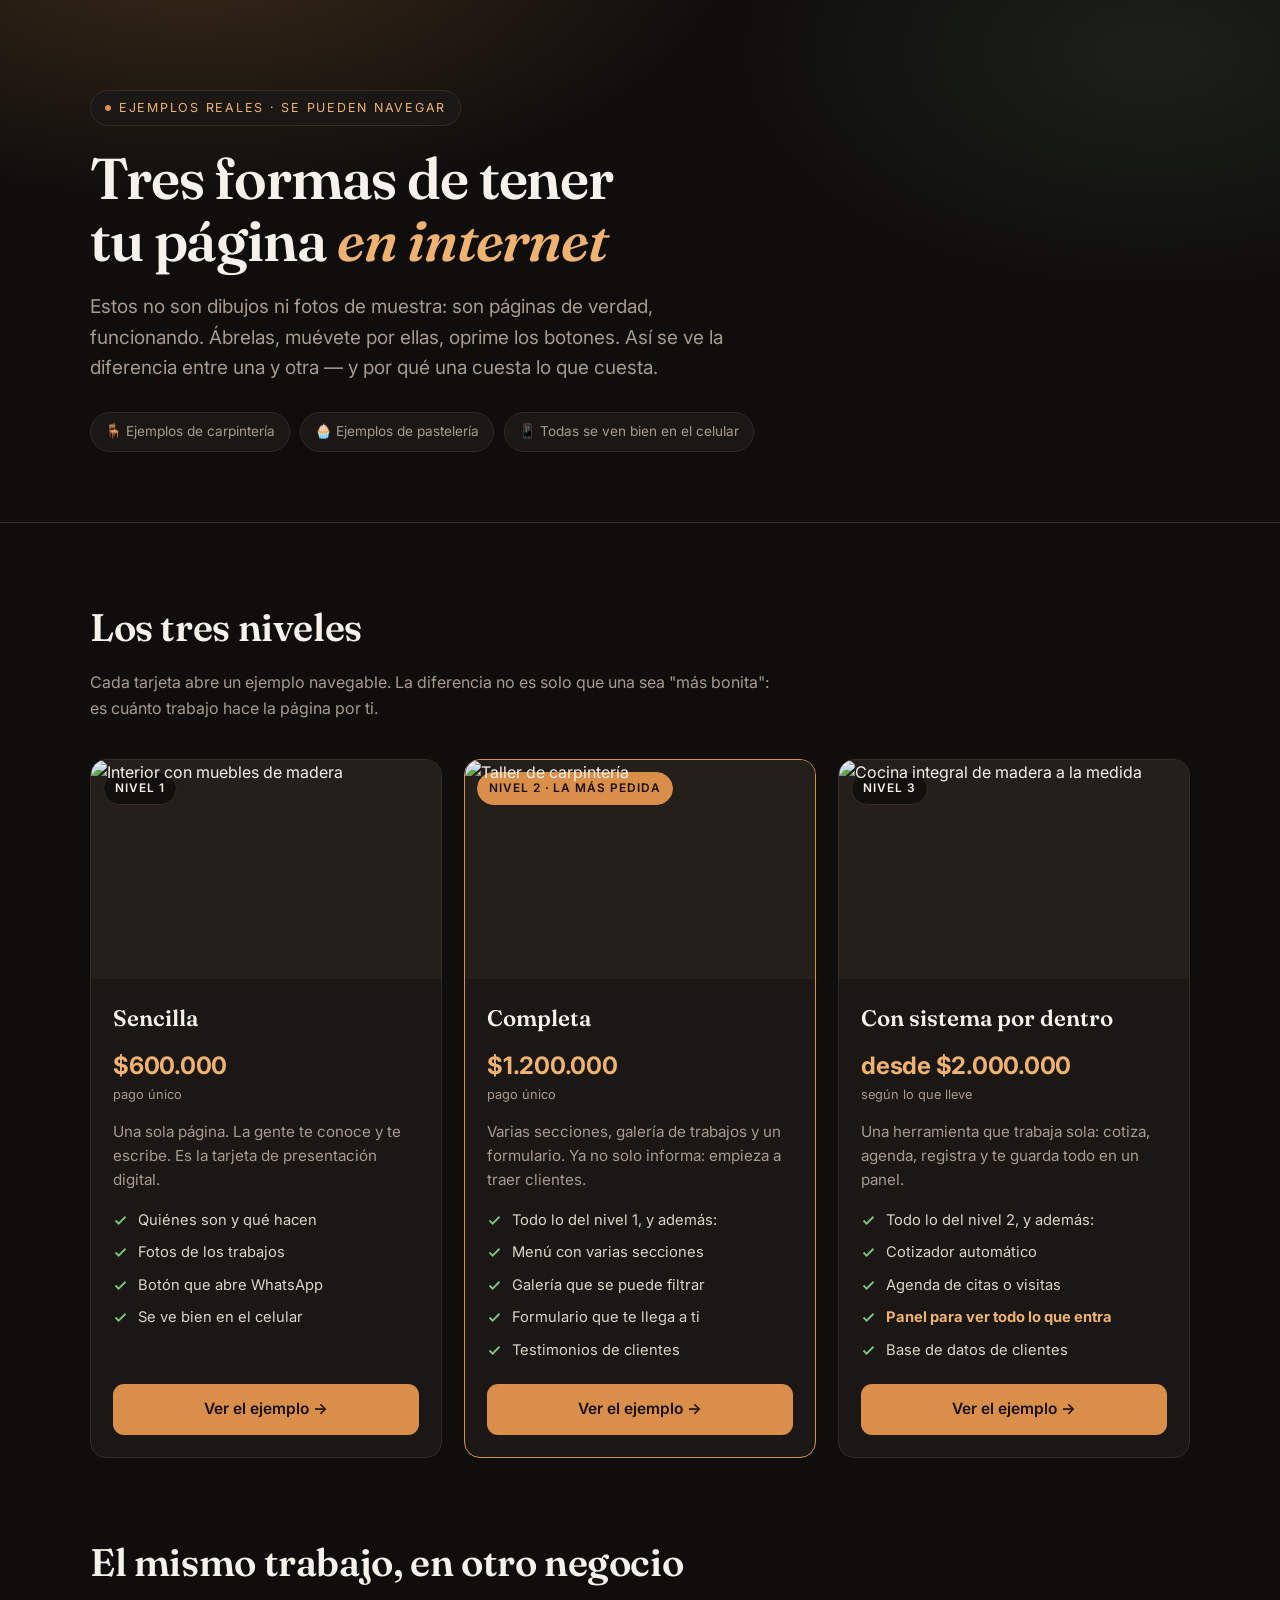
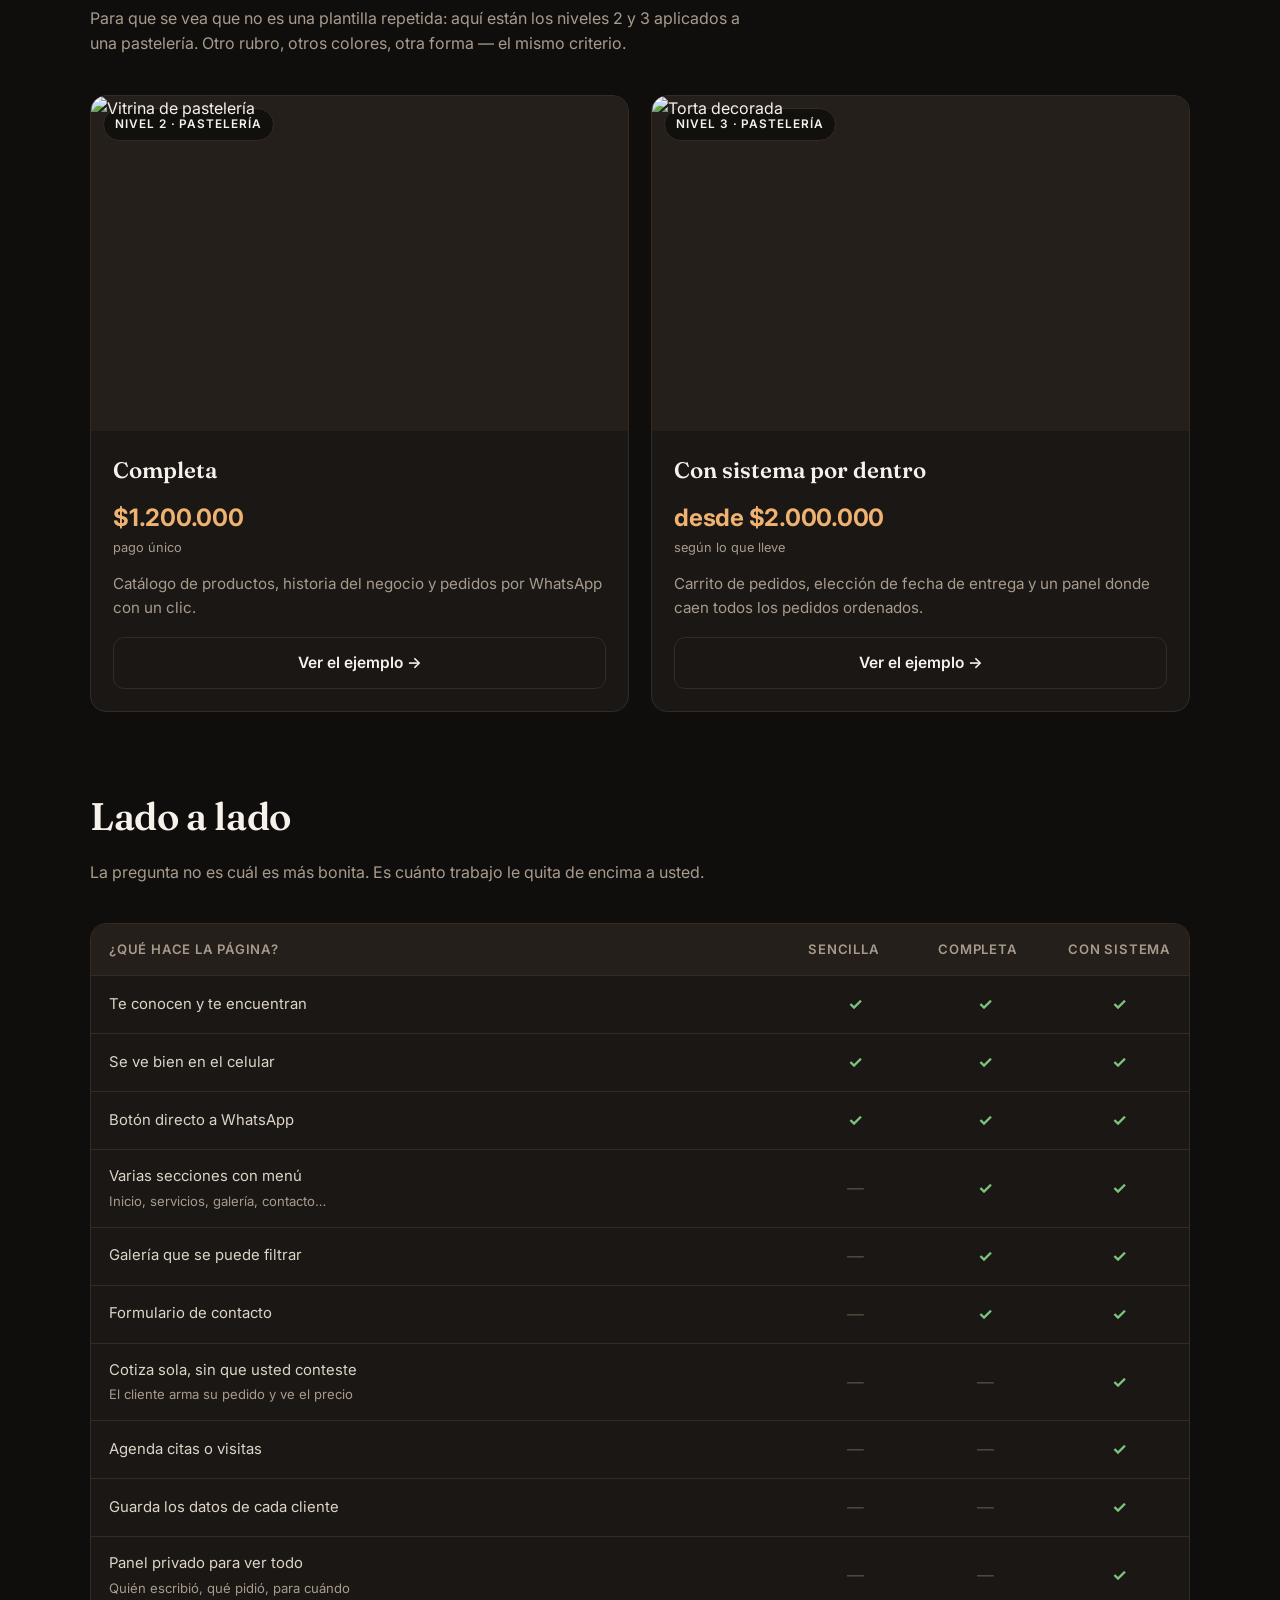
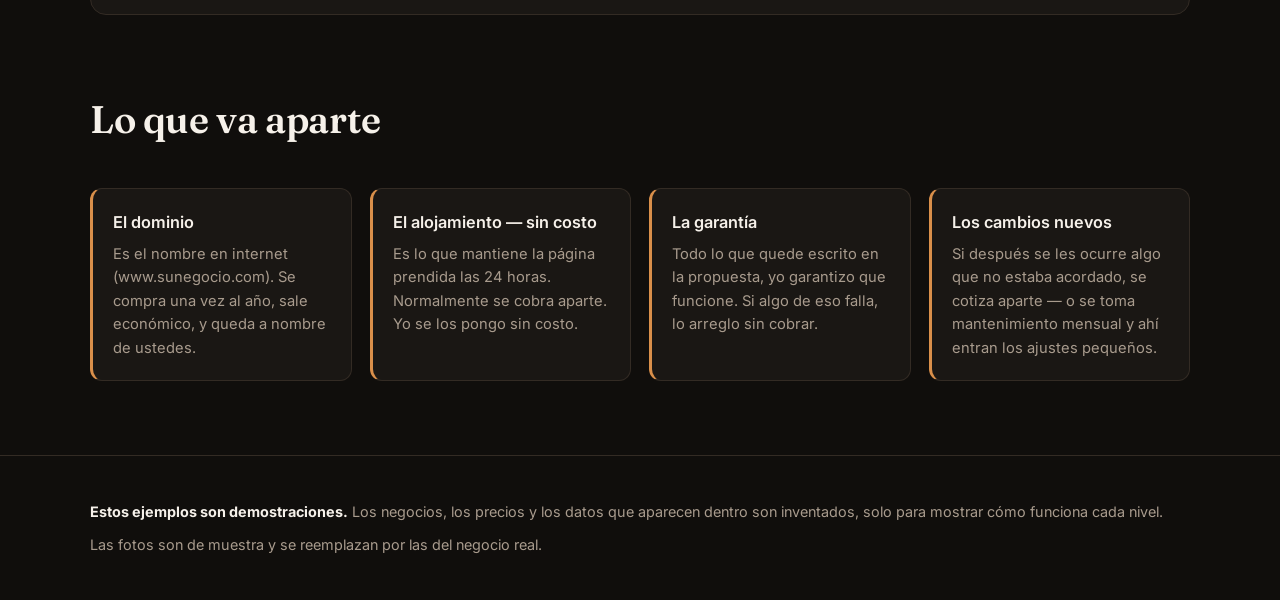
==== index.html @ b2d79d11 "Catálogo de ejemplos de páginas web para mostrar a clientes Cinco demos navegables (carpintería y pa" ====
<!DOCTYPE html>
<html lang="es">
<head>
<meta charset="UTF-8">
<meta name="viewport" content="width=device-width, initial-scale=1">
<title>Tres formas de tener tu página web</title>
<meta name="description" content="Ejemplos reales y navegables de los tres niveles de página web, para ver la diferencia con los propios ojos.">
<link rel="preconnect" href="https://fonts.googleapis.com">
<link rel="preconnect" href="https://fonts.gstatic.com" crossorigin>
<link href="https://fonts.googleapis.com/css2?family=Fraunces:opsz,wght@9..144,400;9..144,600&family=Inter:wght@400;500;600;700&display=swap" rel="stylesheet">
<style>
:root{
  --bg:#100e0c; --surface:#1a1714; --surface2:#241f1a; --line:#332b24;
  --text:#f6f1ea; --muted:#a89b8d; --accent:#d98f4a; --accent-soft:#f0b271;
  --ok:#7dc47f; --radius:16px;
  --ff-display:"Fraunces",Georgia,serif; --ff:"Inter",-apple-system,system-ui,sans-serif;
}
*{box-sizing:border-box;margin:0;padding:0}
html{scroll-behavior:smooth}
body{background:var(--bg);color:var(--text);font-family:var(--ff);line-height:1.6;-webkit-font-smoothing:antialiased}
.wrap{max-width:1140px;margin:0 auto;padding:0 20px}
a{color:inherit;text-decoration:none}

.hero{position:relative;padding:90px 0 70px;overflow:hidden;border-bottom:1px solid var(--line)}
.hero::before{content:"";position:absolute;inset:0;background:
   radial-gradient(900px 420px at 15% -10%, rgba(217,143,74,.20), transparent 60%),
   radial-gradient(700px 400px at 90% 10%, rgba(125,196,127,.10), transparent 60%);pointer-events:none}
.eyebrow{position:relative;display:inline-flex;align-items:center;gap:8px;font-size:.78rem;letter-spacing:.14em;
  text-transform:uppercase;color:var(--accent-soft);border:1px solid var(--line);
  background:var(--surface);padding:7px 14px;border-radius:999px;margin-bottom:22px}
.eyebrow b{width:6px;height:6px;border-radius:50%;background:var(--accent);display:block}
h1{position:relative;font-family:var(--ff-display);font-size:clamp(2.1rem,5.2vw,3.6rem);line-height:1.08;font-weight:600;letter-spacing:-.02em}
h1 em{font-style:italic;color:var(--accent-soft)}
.lead{position:relative;color:var(--muted);font-size:clamp(1rem,2.1vw,1.19rem);max-width:640px;margin-top:20px}
.hero-note{position:relative;margin-top:28px;display:flex;flex-wrap:wrap;gap:10px}
.chip{font-size:.85rem;color:var(--muted);background:var(--surface);border:1px solid var(--line);
  padding:8px 14px;border-radius:999px}

section{padding:74px 0}
.sec-head{margin-bottom:38px;max-width:680px}
h2{font-family:var(--ff-display);font-size:clamp(1.6rem,3.6vw,2.4rem);font-weight:600;letter-spacing:-.01em}
.sec-head p{color:var(--muted);margin-top:12px}

.grid{display:grid;grid-template-columns:repeat(auto-fit,minmax(310px,1fr));gap:22px}
.card{background:var(--surface);border:1px solid var(--line);border-radius:var(--radius);
  overflow:hidden;display:flex;flex-direction:column;transition:transform .25s,border-color .25s,box-shadow .25s}
.card:hover{transform:translateY(-5px);border-color:#4a3c30;box-shadow:0 18px 44px rgba(0,0,0,.45)}
.card.featured{border-color:var(--accent)}
.card-top{position:relative;aspect-ratio:16/10;overflow:hidden;background:var(--surface2)}
.card-top img{width:100%;height:100%;object-fit:cover;filter:saturate(.92)}
.tag{position:absolute;top:12px;left:12px;background:rgba(16,14,12,.86);backdrop-filter:blur(8px);
  border:1px solid var(--line);color:var(--text);font-size:.74rem;font-weight:600;letter-spacing:.08em;
  text-transform:uppercase;padding:6px 11px;border-radius:999px}
.tag.hot{background:var(--accent);border-color:var(--accent);color:#1a1006}
.card-body{padding:22px;display:flex;flex-direction:column;flex:1}
.card h3{font-family:var(--ff-display);font-size:1.4rem;font-weight:600;margin-bottom:6px}
.price{font-size:1.5rem;font-weight:700;color:var(--accent-soft);margin:4px 0 14px;letter-spacing:-.01em}
.price small{display:block;font-size:.8rem;font-weight:400;color:var(--muted);letter-spacing:0}
.card p.desc{color:var(--muted);font-size:.95rem;margin-bottom:16px}
ul.feats{list-style:none;display:flex;flex-direction:column;gap:9px;margin-bottom:22px;flex:1}
ul.feats li{display:flex;gap:10px;align-items:flex-start;font-size:.92rem;color:#ded4c8}
ul.feats li svg{flex-shrink:0;margin-top:4px}
.btn{display:inline-flex;align-items:center;justify-content:center;gap:9px;background:var(--accent);
  color:#1a1006;font-weight:600;font-size:.97rem;padding:13px 20px;border-radius:11px;
  transition:background .2s,transform .15s;width:100%}
.btn:hover{background:var(--accent-soft);transform:translateY(-1px)}
.btn.ghost{background:transparent;color:var(--text);border:1px solid var(--line)}
.btn.ghost:hover{background:var(--surface2);border-color:#4a3c30}

.table-wrap{border:1px solid var(--line);border-radius:var(--radius);overflow-x:auto;background:var(--surface)}
table{width:100%;border-collapse:collapse;min-width:640px}
th,td{padding:15px 18px;text-align:left;border-bottom:1px solid var(--line);font-size:.93rem}
thead th{background:var(--surface2);font-weight:600;font-size:.82rem;letter-spacing:.06em;
  text-transform:uppercase;color:var(--muted);white-space:nowrap}
tbody tr:last-child td{border-bottom:none}
td.c{text-align:center;width:130px}
.yes{color:var(--ok);font-weight:700;font-size:1.05rem}
.no{color:#5a4d42;font-size:1.05rem}
.rowname{color:#ded4c8}
.rowname small{display:block;color:var(--muted);font-size:.82rem;margin-top:2px;font-weight:400}

.notes{display:grid;grid-template-columns:repeat(auto-fit,minmax(260px,1fr));gap:18px}
.note{background:var(--surface);border:1px solid var(--line);border-left:3px solid var(--accent);
  border-radius:12px;padding:20px}
.note h4{font-size:1.02rem;margin-bottom:7px;font-weight:600}
.note p{color:var(--muted);font-size:.92rem}

footer{border-top:1px solid var(--line);padding:44px 0;color:var(--muted);font-size:.9rem}
footer strong{color:var(--text)}
@media(max-width:640px){ section{padding:54px 0} .hero{padding:64px 0 50px} }
</style>
</head>
<body>

<header class="hero">
  <div class="wrap">
    <span class="eyebrow"><b></b> Ejemplos reales · se pueden navegar</span>
    <h1>Tres formas de tener<br>tu página <em>en internet</em></h1>
    <p class="lead">Estos no son dibujos ni fotos de muestra: son páginas de verdad, funcionando.
       Ábrelas, muévete por ellas, oprime los botones. Así se ve la diferencia entre una y otra —
       y por qué una cuesta lo que cuesta.</p>
    <div class="hero-note">
      <span class="chip">🪑 Ejemplos de carpintería</span>
      <span class="chip">🧁 Ejemplos de pastelería</span>
      <span class="chip">📱 Todas se ven bien en el celular</span>
    </div>
  </div>
</header>

<section>
  <div class="wrap">
    <div class="sec-head">
      <h2>Los tres niveles</h2>
      <p>Cada tarjeta abre un ejemplo navegable. La diferencia no es solo que una sea "más bonita":
         es cuánto trabajo hace la página por ti.</p>
    </div>

    <div class="grid">

      <article class="card">
        <div class="card-top">
          <span class="tag">Nivel 1</span>
          <img src="https://images.unsplash.com/photo-1586023492125-27b2c045efd7?w=900&q=80" alt="Interior con muebles de madera" loading="lazy">
        </div>
        <div class="card-body">
          <h3>Sencilla</h3>
          <div class="price">$600.000 <small>pago único</small></div>
          <p class="desc">Una sola página. La gente te conoce y te escribe. Es la tarjeta de presentación digital.</p>
          <ul class="feats">
            <li><svg width="15" height="15" viewBox="0 0 24 24" fill="none" stroke="#7dc47f" stroke-width="3"><path d="M20 6L9 17l-5-5"/></svg> Quiénes son y qué hacen</li>
            <li><svg width="15" height="15" viewBox="0 0 24 24" fill="none" stroke="#7dc47f" stroke-width="3"><path d="M20 6L9 17l-5-5"/></svg> Fotos de los trabajos</li>
            <li><svg width="15" height="15" viewBox="0 0 24 24" fill="none" stroke="#7dc47f" stroke-width="3"><path d="M20 6L9 17l-5-5"/></svg> Botón que abre WhatsApp</li>
            <li><svg width="15" height="15" viewBox="0 0 24 24" fill="none" stroke="#7dc47f" stroke-width="3"><path d="M20 6L9 17l-5-5"/></svg> Se ve bien en el celular</li>
          </ul>
          <a class="btn" href="demos/carpinteria-basica.html">Ver el ejemplo →</a>
        </div>
      </article>

      <article class="card featured">
        <div class="card-top">
          <span class="tag hot">Nivel 2 · la más pedida</span>
          <img src="https://images.unsplash.com/photo-1503602642458-232111445657?w=900&q=80" alt="Taller de carpintería" loading="lazy">
        </div>
        <div class="card-body">
          <h3>Completa</h3>
          <div class="price">$1.200.000 <small>pago único</small></div>
          <p class="desc">Varias secciones, galería de trabajos y un formulario. Ya no solo informa: empieza a traer clientes.</p>
          <ul class="feats">
            <li><svg width="15" height="15" viewBox="0 0 24 24" fill="none" stroke="#7dc47f" stroke-width="3"><path d="M20 6L9 17l-5-5"/></svg> Todo lo del nivel 1, y además:</li>
            <li><svg width="15" height="15" viewBox="0 0 24 24" fill="none" stroke="#7dc47f" stroke-width="3"><path d="M20 6L9 17l-5-5"/></svg> Menú con varias secciones</li>
            <li><svg width="15" height="15" viewBox="0 0 24 24" fill="none" stroke="#7dc47f" stroke-width="3"><path d="M20 6L9 17l-5-5"/></svg> Galería que se puede filtrar</li>
            <li><svg width="15" height="15" viewBox="0 0 24 24" fill="none" stroke="#7dc47f" stroke-width="3"><path d="M20 6L9 17l-5-5"/></svg> Formulario que te llega a ti</li>
            <li><svg width="15" height="15" viewBox="0 0 24 24" fill="none" stroke="#7dc47f" stroke-width="3"><path d="M20 6L9 17l-5-5"/></svg> Testimonios de clientes</li>
          </ul>
          <a class="btn" href="demos/carpinteria-completa.html">Ver el ejemplo →</a>
        </div>
      </article>

      <article class="card">
        <div class="card-top">
          <span class="tag">Nivel 3</span>
          <img src="https://images.unsplash.com/photo-1600585154340-be6161a56a0c?w=900&q=80" alt="Cocina integral de madera a la medida" loading="lazy">
        </div>
        <div class="card-body">
          <h3>Con sistema por dentro</h3>
          <div class="price">desde $2.000.000 <small>según lo que lleve</small></div>
          <p class="desc">Una herramienta que trabaja sola: cotiza, agenda, registra y te guarda todo en un panel.</p>
          <ul class="feats">
            <li><svg width="15" height="15" viewBox="0 0 24 24" fill="none" stroke="#7dc47f" stroke-width="3"><path d="M20 6L9 17l-5-5"/></svg> Todo lo del nivel 2, y además:</li>
            <li><svg width="15" height="15" viewBox="0 0 24 24" fill="none" stroke="#7dc47f" stroke-width="3"><path d="M20 6L9 17l-5-5"/></svg> Cotizador automático</li>
            <li><svg width="15" height="15" viewBox="0 0 24 24" fill="none" stroke="#7dc47f" stroke-width="3"><path d="M20 6L9 17l-5-5"/></svg> Agenda de citas o visitas</li>
            <li><svg width="15" height="15" viewBox="0 0 24 24" fill="none" stroke="#7dc47f" stroke-width="3"><path d="M20 6L9 17l-5-5"/></svg> <b style="color:var(--accent-soft)">Panel para ver todo lo que entra</b></li>
            <li><svg width="15" height="15" viewBox="0 0 24 24" fill="none" stroke="#7dc47f" stroke-width="3"><path d="M20 6L9 17l-5-5"/></svg> Base de datos de clientes</li>
          </ul>
          <a class="btn" href="demos/carpinteria-premium.html">Ver el ejemplo →</a>
        </div>
      </article>

    </div>
  </div>
</section>

<section style="padding-top:0">
  <div class="wrap">
    <div class="sec-head">
      <h2>El mismo trabajo, en otro negocio</h2>
      <p>Para que se vea que no es una plantilla repetida: aquí están los niveles 2 y 3 aplicados
         a una pastelería. Otro rubro, otros colores, otra forma — el mismo criterio.</p>
    </div>

    <div class="grid">

      <article class="card">
        <div class="card-top">
          <span class="tag">Nivel 2 · pastelería</span>
          <img src="https://images.unsplash.com/photo-1486427944299-d1955d23e34d?w=900&q=80" alt="Vitrina de pastelería" loading="lazy">
        </div>
        <div class="card-body">
          <h3>Completa</h3>
          <div class="price">$1.200.000 <small>pago único</small></div>
          <p class="desc">Catálogo de productos, historia del negocio y pedidos por WhatsApp con un clic.</p>
          <a class="btn ghost" href="demos/pasteleria-completa.html">Ver el ejemplo →</a>
        </div>
      </article>

      <article class="card">
        <div class="card-top">
          <span class="tag">Nivel 3 · pastelería</span>
          <img src="https://images.unsplash.com/photo-1578985545062-69928b1d9587?w=900&q=80" alt="Torta decorada" loading="lazy">
        </div>
        <div class="card-body">
          <h3>Con sistema por dentro</h3>
          <div class="price">desde $2.000.000 <small>según lo que lleve</small></div>
          <p class="desc">Carrito de pedidos, elección de fecha de entrega y un panel donde caen todos los pedidos ordenados.</p>
          <a class="btn ghost" href="demos/pasteleria-premium.html">Ver el ejemplo →</a>
        </div>
      </article>

    </div>
  </div>
</section>

<section style="padding-top:0">
  <div class="wrap">
    <div class="sec-head">
      <h2>Lado a lado</h2>
      <p>La pregunta no es cuál es más bonita. Es cuánto trabajo le quita de encima a usted.</p>
    </div>
    <div class="table-wrap">
      <table>
        <thead>
          <tr>
            <th>¿Qué hace la página?</th>
            <th class="c">Sencilla</th>
            <th class="c">Completa</th>
            <th class="c">Con sistema</th>
          </tr>
        </thead>
        <tbody>
          <tr><td class="rowname">Te conocen y te encuentran</td><td class="c"><span class="yes">✓</span></td><td class="c"><span class="yes">✓</span></td><td class="c"><span class="yes">✓</span></td></tr>
          <tr><td class="rowname">Se ve bien en el celular</td><td class="c"><span class="yes">✓</span></td><td class="c"><span class="yes">✓</span></td><td class="c"><span class="yes">✓</span></td></tr>
          <tr><td class="rowname">Botón directo a WhatsApp</td><td class="c"><span class="yes">✓</span></td><td class="c"><span class="yes">✓</span></td><td class="c"><span class="yes">✓</span></td></tr>
          <tr><td class="rowname">Varias secciones con menú<small>Inicio, servicios, galería, contacto…</small></td><td class="c"><span class="no">—</span></td><td class="c"><span class="yes">✓</span></td><td class="c"><span class="yes">✓</span></td></tr>
          <tr><td class="rowname">Galería que se puede filtrar</td><td class="c"><span class="no">—</span></td><td class="c"><span class="yes">✓</span></td><td class="c"><span class="yes">✓</span></td></tr>
          <tr><td class="rowname">Formulario de contacto</td><td class="c"><span class="no">—</span></td><td class="c"><span class="yes">✓</span></td><td class="c"><span class="yes">✓</span></td></tr>
          <tr><td class="rowname">Cotiza sola, sin que usted conteste<small>El cliente arma su pedido y ve el precio</small></td><td class="c"><span class="no">—</span></td><td class="c"><span class="no">—</span></td><td class="c"><span class="yes">✓</span></td></tr>
          <tr><td class="rowname">Agenda citas o visitas</td><td class="c"><span class="no">—</span></td><td class="c"><span class="no">—</span></td><td class="c"><span class="yes">✓</span></td></tr>
          <tr><td class="rowname">Guarda los datos de cada cliente</td><td class="c"><span class="no">—</span></td><td class="c"><span class="no">—</span></td><td class="c"><span class="yes">✓</span></td></tr>
          <tr><td class="rowname">Panel privado para ver todo<small>Quién escribió, qué pidió, para cuándo</small></td><td class="c"><span class="no">—</span></td><td class="c"><span class="no">—</span></td><td class="c"><span class="yes">✓</span></td></tr>
        </tbody>
      </table>
    </div>
  </div>
</section>

<section style="padding-top:0">
  <div class="wrap">
    <div class="sec-head"><h2>Lo que va aparte</h2></div>
    <div class="notes">
      <div class="note">
        <h4>El dominio</h4>
        <p>Es el nombre en internet (www.sunegocio.com). Se compra una vez al año, sale económico,
           y queda a nombre de ustedes.</p>
      </div>
      <div class="note">
        <h4>El alojamiento — sin costo</h4>
        <p>Es lo que mantiene la página prendida las 24 horas. Normalmente se cobra aparte.
           Yo se los pongo sin costo.</p>
      </div>
      <div class="note">
        <h4>La garantía</h4>
        <p>Todo lo que quede escrito en la propuesta, yo garantizo que funcione. Si algo de eso falla,
           lo arreglo sin cobrar.</p>
      </div>
      <div class="note">
        <h4>Los cambios nuevos</h4>
        <p>Si después se les ocurre algo que no estaba acordado, se cotiza aparte — o se toma
           mantenimiento mensual y ahí entran los ajustes pequeños.</p>
      </div>
    </div>
  </div>
</section>

<footer>
  <div class="wrap">
    <p><strong>Estos ejemplos son demostraciones.</strong> Los negocios, los precios y los datos que aparecen
       dentro son inventados, solo para mostrar cómo funciona cada nivel.</p>
    <p style="margin-top:10px">Las fotos son de muestra y se reemplazan por las del negocio real.</p>
  </div>
</footer>

</body>
</html>
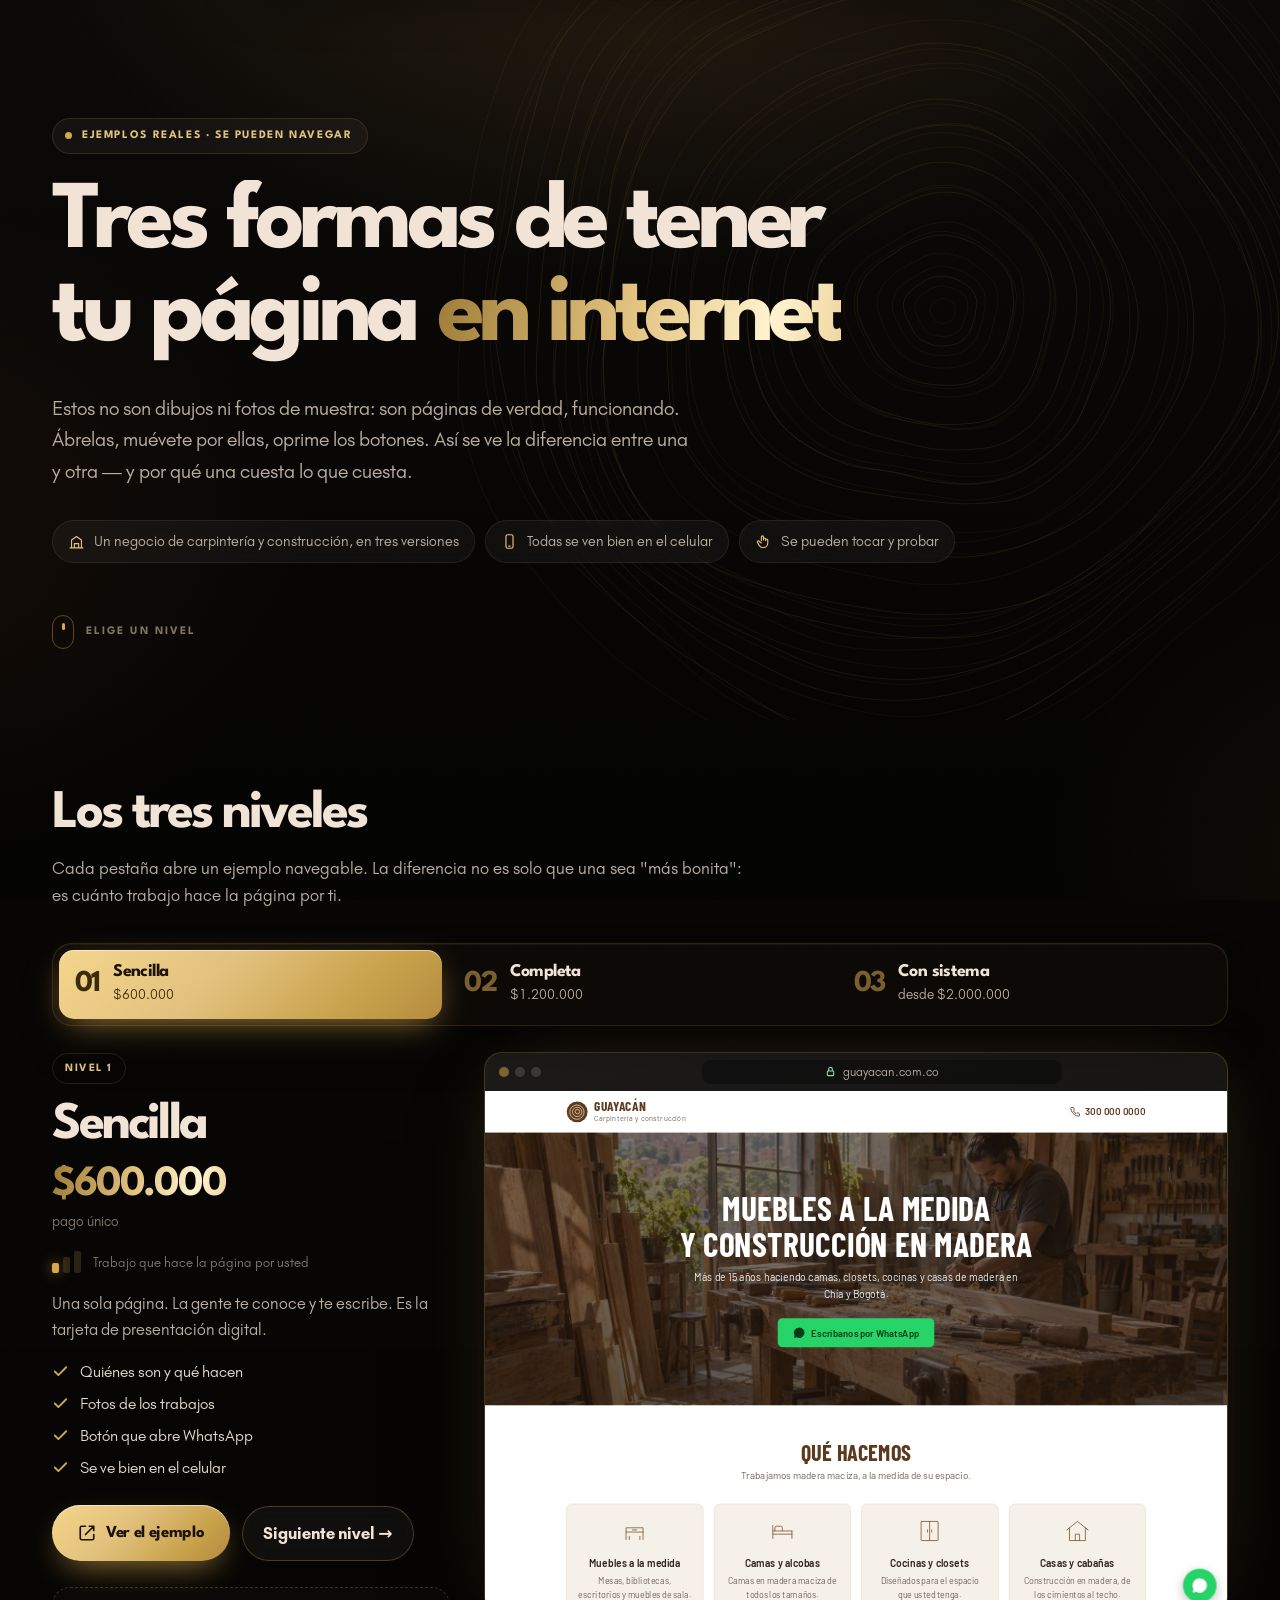
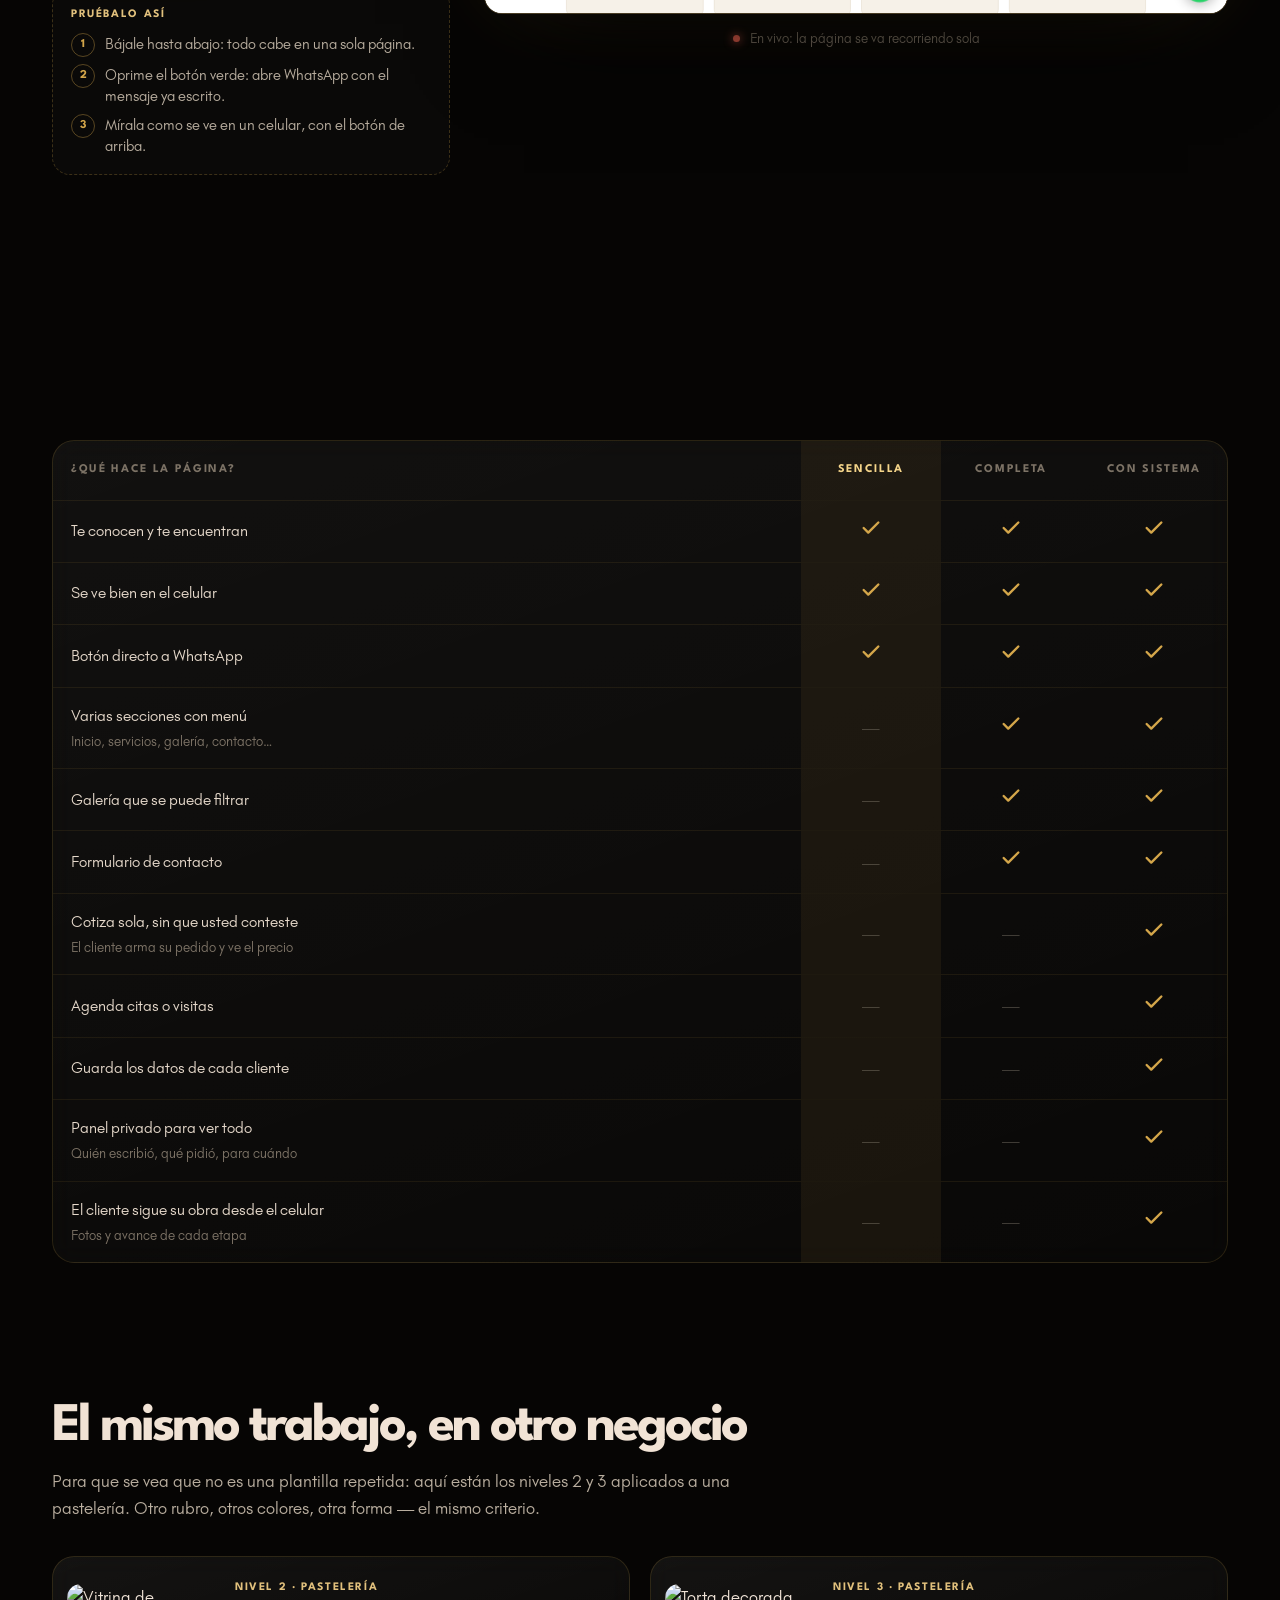
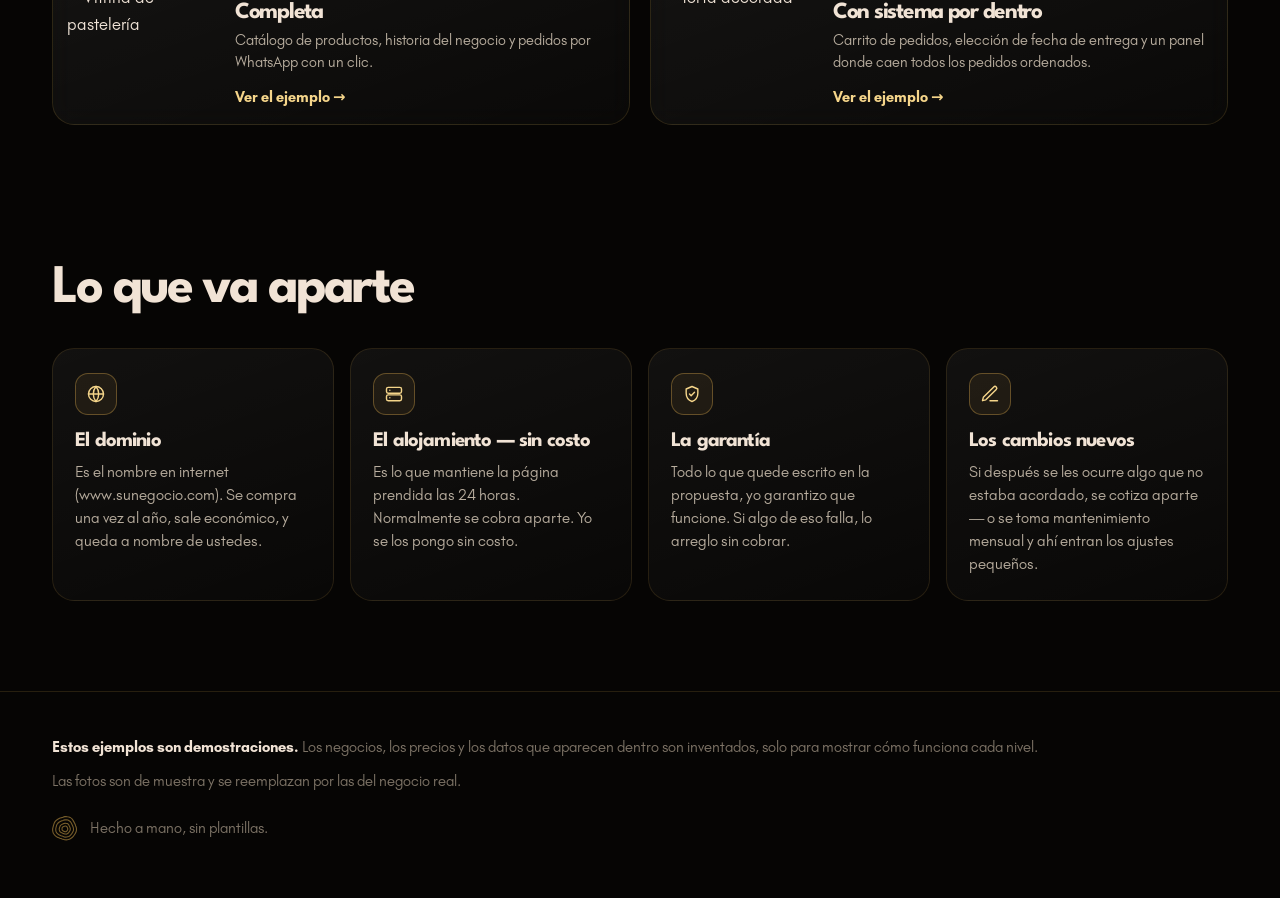
==== commit 0883e953: "Catálogo nuevo: tres pestañas, la página en vivo y tres niveles de Guayacán - El catálogo muestra ca" ====
--- a/index.html
+++ b/index.html
@@ -2,277 +2,167 @@
 <html lang="es">
 <head>
 <meta charset="UTF-8">
-<meta name="viewport" content="width=device-width, initial-scale=1">
+<meta name="viewport" content="width=device-width, initial-scale=1, viewport-fit=cover">
 <title>Tres formas de tener tu página web</title>
 <meta name="description" content="Ejemplos reales y navegables de los tres niveles de página web, para ver la diferencia con los propios ojos.">
-<link rel="preconnect" href="https://fonts.googleapis.com">
-<link rel="preconnect" href="https://fonts.gstatic.com" crossorigin>
-<link href="https://fonts.googleapis.com/css2?family=Fraunces:opsz,wght@9..144,400;9..144,600&family=Inter:wght@400;500;600;700&display=swap" rel="stylesheet">
-<style>
-:root{
-  --bg:#100e0c; --surface:#1a1714; --surface2:#241f1a; --line:#332b24;
-  --text:#f6f1ea; --muted:#a89b8d; --accent:#d98f4a; --accent-soft:#f0b271;
-  --ok:#7dc47f; --radius:16px;
-  --ff-display:"Fraunces",Georgia,serif; --ff:"Inter",-apple-system,system-ui,sans-serif;
-}
-*{box-sizing:border-box;margin:0;padding:0}
-html{scroll-behavior:smooth}
-body{background:var(--bg);color:var(--text);font-family:var(--ff);line-height:1.6;-webkit-font-smoothing:antialiased}
-.wrap{max-width:1140px;margin:0 auto;padding:0 20px}
-a{color:inherit;text-decoration:none}
-
-.hero{position:relative;padding:90px 0 70px;overflow:hidden;border-bottom:1px solid var(--line)}
-.hero::before{content:"";position:absolute;inset:0;background:
-   radial-gradient(900px 420px at 15% -10%, rgba(217,143,74,.20), transparent 60%),
-   radial-gradient(700px 400px at 90% 10%, rgba(125,196,127,.10), transparent 60%);pointer-events:none}
-.eyebrow{position:relative;display:inline-flex;align-items:center;gap:8px;font-size:.78rem;letter-spacing:.14em;
-  text-transform:uppercase;color:var(--accent-soft);border:1px solid var(--line);
-  background:var(--surface);padding:7px 14px;border-radius:999px;margin-bottom:22px}
-.eyebrow b{width:6px;height:6px;border-radius:50%;background:var(--accent);display:block}
-h1{position:relative;font-family:var(--ff-display);font-size:clamp(2.1rem,5.2vw,3.6rem);line-height:1.08;font-weight:600;letter-spacing:-.02em}
-h1 em{font-style:italic;color:var(--accent-soft)}
-.lead{position:relative;color:var(--muted);font-size:clamp(1rem,2.1vw,1.19rem);max-width:640px;margin-top:20px}
-.hero-note{position:relative;margin-top:28px;display:flex;flex-wrap:wrap;gap:10px}
-.chip{font-size:.85rem;color:var(--muted);background:var(--surface);border:1px solid var(--line);
-  padding:8px 14px;border-radius:999px}
-
-section{padding:74px 0}
-.sec-head{margin-bottom:38px;max-width:680px}
-h2{font-family:var(--ff-display);font-size:clamp(1.6rem,3.6vw,2.4rem);font-weight:600;letter-spacing:-.01em}
-.sec-head p{color:var(--muted);margin-top:12px}
-
-.grid{display:grid;grid-template-columns:repeat(auto-fit,minmax(310px,1fr));gap:22px}
-.card{background:var(--surface);border:1px solid var(--line);border-radius:var(--radius);
-  overflow:hidden;display:flex;flex-direction:column;transition:transform .25s,border-color .25s,box-shadow .25s}
-.card:hover{transform:translateY(-5px);border-color:#4a3c30;box-shadow:0 18px 44px rgba(0,0,0,.45)}
-.card.featured{border-color:var(--accent)}
-.card-top{position:relative;aspect-ratio:16/10;overflow:hidden;background:var(--surface2)}
-.card-top img{width:100%;height:100%;object-fit:cover;filter:saturate(.92)}
-.tag{position:absolute;top:12px;left:12px;background:rgba(16,14,12,.86);backdrop-filter:blur(8px);
-  border:1px solid var(--line);color:var(--text);font-size:.74rem;font-weight:600;letter-spacing:.08em;
-  text-transform:uppercase;padding:6px 11px;border-radius:999px}
-.tag.hot{background:var(--accent);border-color:var(--accent);color:#1a1006}
-.card-body{padding:22px;display:flex;flex-direction:column;flex:1}
-.card h3{font-family:var(--ff-display);font-size:1.4rem;font-weight:600;margin-bottom:6px}
-.price{font-size:1.5rem;font-weight:700;color:var(--accent-soft);margin:4px 0 14px;letter-spacing:-.01em}
-.price small{display:block;font-size:.8rem;font-weight:400;color:var(--muted);letter-spacing:0}
-.card p.desc{color:var(--muted);font-size:.95rem;margin-bottom:16px}
-ul.feats{list-style:none;display:flex;flex-direction:column;gap:9px;margin-bottom:22px;flex:1}
-ul.feats li{display:flex;gap:10px;align-items:flex-start;font-size:.92rem;color:#ded4c8}
-ul.feats li svg{flex-shrink:0;margin-top:4px}
-.btn{display:inline-flex;align-items:center;justify-content:center;gap:9px;background:var(--accent);
-  color:#1a1006;font-weight:600;font-size:.97rem;padding:13px 20px;border-radius:11px;
-  transition:background .2s,transform .15s;width:100%}
-.btn:hover{background:var(--accent-soft);transform:translateY(-1px)}
-.btn.ghost{background:transparent;color:var(--text);border:1px solid var(--line)}
-.btn.ghost:hover{background:var(--surface2);border-color:#4a3c30}
-
-.table-wrap{border:1px solid var(--line);border-radius:var(--radius);overflow-x:auto;background:var(--surface)}
-table{width:100%;border-collapse:collapse;min-width:640px}
-th,td{padding:15px 18px;text-align:left;border-bottom:1px solid var(--line);font-size:.93rem}
-thead th{background:var(--surface2);font-weight:600;font-size:.82rem;letter-spacing:.06em;
-  text-transform:uppercase;color:var(--muted);white-space:nowrap}
-tbody tr:last-child td{border-bottom:none}
-td.c{text-align:center;width:130px}
-.yes{color:var(--ok);font-weight:700;font-size:1.05rem}
-.no{color:#5a4d42;font-size:1.05rem}
-.rowname{color:#ded4c8}
-.rowname small{display:block;color:var(--muted);font-size:.82rem;margin-top:2px;font-weight:400}
-
-.notes{display:grid;grid-template-columns:repeat(auto-fit,minmax(260px,1fr));gap:18px}
-.note{background:var(--surface);border:1px solid var(--line);border-left:3px solid var(--accent);
-  border-radius:12px;padding:20px}
-.note h4{font-size:1.02rem;margin-bottom:7px;font-weight:600}
-.note p{color:var(--muted);font-size:.92rem}
-
-footer{border-top:1px solid var(--line);padding:44px 0;color:var(--muted);font-size:.9rem}
-footer strong{color:var(--text)}
-@media(max-width:640px){ section{padding:54px 0} .hero{padding:64px 0 50px} }
-</style>
+<meta name="theme-color" content="#060504">
+<link rel="preload" href="assets/fuentes/league-spartan-700.woff2" as="font" type="font/woff2" crossorigin>
+<link rel="preload" href="assets/fuentes/glacial-indifference-400.woff2" as="font" type="font/woff2" crossorigin>
+<link rel="stylesheet" href="assets/catalogo.css?v=4">
+<link rel="icon" href="data:image/svg+xml,%3Csvg xmlns='http://www.w3.org/2000/svg' viewBox='0 0 32 32'%3E%3Crect width='32' height='32' rx='8' fill='%23060504'/%3E%3Cg fill='none' stroke='%23d4a64a' stroke-width='1.6'%3E%3Ccircle cx='16' cy='16' r='4'/%3E%3Ccircle cx='16.5' cy='15.5' r='8'/%3E%3Ccircle cx='16' cy='16' r='12'/%3E%3C/g%3E%3C/svg%3E">
 </head>
-<body>
-
-<header class="hero">
-  <div class="wrap">
-    <span class="eyebrow"><b></b> Ejemplos reales · se pueden navegar</span>
-    <h1>Tres formas de tener<br>tu página <em>en internet</em></h1>
-    <p class="lead">Estos no son dibujos ni fotos de muestra: son páginas de verdad, funcionando.
+<body class="cargando">
+
+<!-- Pantalla de carga: los anillos de un tronco se dibujan de adentro hacia afuera. -->
+<div class="carga" id="carga" aria-hidden="true">
+  <div class="carga-centro">
+    <svg id="carga-anillos" viewBox="-110 -110 220 220"></svg>
+    <div class="carga-texto">Tres formas de tener tu página</div>
+    <div class="carga-cuenta" id="carga-cuenta">Preparando los ejemplos</div>
+  </div>
+</div>
+
+<div class="grano" aria-hidden="true"></div>
+<div class="luz-puntero" id="luz" aria-hidden="true"></div>
+
+<header class="portada">
+  <svg class="tronco" id="tronco" viewBox="-500 -500 1000 1000" aria-hidden="true"></svg>
+  <div class="envoltura">
+    <span class="pildora revela"><i></i> Ejemplos reales · se pueden navegar</span>
+    <h1><span class="linea"><span>Tres formas de tener</span></span><span class="linea"><span>tu página <span class="texto-oro">en internet</span></span></span></h1>
+    <p class="entrada revela">Estos no son dibujos ni fotos de muestra: son páginas de verdad, funcionando.
        Ábrelas, muévete por ellas, oprime los botones. Así se ve la diferencia entre una y otra —
        y por qué una cuesta lo que cuesta.</p>
-    <div class="hero-note">
-      <span class="chip">🪑 Ejemplos de carpintería</span>
-      <span class="chip">🧁 Ejemplos de pastelería</span>
-      <span class="chip">📱 Todas se ven bien en el celular</span>
-    </div>
+    <div class="chips revela">
+      <span class="chip"><svg viewBox="0 0 24 24"><path d="M3 21h18M5 21V10l7-5 7 5v11M9 21v-6h6v6"/></svg> Un negocio de carpintería y construcción, en tres versiones</span>
+      <span class="chip"><svg viewBox="0 0 24 24"><rect x="7" y="2.5" width="10" height="19" rx="2.5"/><path d="M11 18.5h2"/></svg> Todas se ven bien en el celular</span>
+      <span class="chip"><svg viewBox="0 0 24 24"><path d="M9 11V5.5a1.5 1.5 0 0 1 3 0V10m0-1.5a1.5 1.5 0 0 1 3 0V11m0-1a1.5 1.5 0 0 1 3 0v4.5a6 6 0 0 1-6 6h-1a6 6 0 0 1-5.2-3l-2.3-4a1.5 1.5 0 0 1 2.6-1.5L9 14"/></svg> Se pueden tocar y probar</span>
+    </div>
+    <a class="bajar revela" href="#niveles"><span></span> Elige un nivel</a>
   </div>
 </header>
 
-<section>
-  <div class="wrap">
-    <div class="sec-head">
+<section id="niveles">
+  <div class="envoltura">
+    <div class="cabeza-sec revela">
       <h2>Los tres niveles</h2>
-      <p>Cada tarjeta abre un ejemplo navegable. La diferencia no es solo que una sea "más bonita":
+      <p>Cada pestaña abre un ejemplo navegable. La diferencia no es solo que una sea "más bonita":
          es cuánto trabajo hace la página por ti.</p>
     </div>
 
-    <div class="grid">
-
-      <article class="card">
-        <div class="card-top">
-          <span class="tag">Nivel 1</span>
-          <img src="https://images.unsplash.com/photo-1586023492125-27b2c045efd7?w=900&q=80" alt="Interior con muebles de madera" loading="lazy">
+    <div class="pestanas" role="tablist" aria-label="Niveles de página">
+      <span class="pestanas-indicador" id="indicador" aria-hidden="true"></span>
+      <button class="pestana" role="tab" id="pestana-1" data-nivel="1" aria-controls="panel-nivel" aria-selected="false">
+        <span class="num">01</span><span><span class="nom">Sencilla</span><span class="pre">$600.000</span></span>
+      </button>
+      <button class="pestana" role="tab" id="pestana-2" data-nivel="2" aria-controls="panel-nivel" aria-selected="false">
+        <span class="num">02</span><span><span class="nom">Completa</span><span class="pre">$1.200.000</span></span>
+      </button>
+      <button class="pestana" role="tab" id="pestana-3" data-nivel="3" aria-controls="panel-nivel" aria-selected="false">
+        <span class="num">03</span><span><span class="nom">Con sistema</span><span class="pre">desde $2.000.000</span></span>
+      </button>
+    </div>
+
+    <div class="nivel" id="panel-nivel" role="tabpanel">
+      <div class="nivel-texto" id="nivel-texto" aria-live="polite"></div>
+
+      <div class="marco-zona">
+        <div class="marco" id="marco">
+          <div class="marco-barra">
+            <span class="puntos"><i></i><i></i><i></i></span>
+            <span class="marco-url"><svg viewBox="0 0 24 24"><rect x="5" y="11" width="14" height="10" rx="2"/><path d="M8 11V7a4 4 0 0 1 8 0v4"/></svg><span id="marco-url">guayacan.com.co</span></span>
+          </div>
+          <div class="marco-hueco" id="marco-hueco"></div>
+          <div class="marco-vista" id="marco-vista">
+            <div class="marco-cargando" id="marco-cargando"><svg viewBox="-40 -40 80 80" id="mini-anillos"></svg></div>
+            <div class="barrido" id="barrido"></div>
+            <button class="marco-entrar" id="marco-entrar" aria-label="Entrar a la página">
+              <span class="boton-oro"><svg viewBox="0 0 24 24"><path d="M15 3h6v6M10 14 21 3M21 14v5a2 2 0 0 1-2 2H5a2 2 0 0 1-2-2V5a2 2 0 0 1 2-2h5"/></svg> Entrar a la página</span>
+            </button>
+          </div>
         </div>
-        <div class="card-body">
-          <h3>Sencilla</h3>
-          <div class="price">$600.000 <small>pago único</small></div>
-          <p class="desc">Una sola página. La gente te conoce y te escribe. Es la tarjeta de presentación digital.</p>
-          <ul class="feats">
-            <li><svg width="15" height="15" viewBox="0 0 24 24" fill="none" stroke="#7dc47f" stroke-width="3"><path d="M20 6L9 17l-5-5"/></svg> Quiénes son y qué hacen</li>
-            <li><svg width="15" height="15" viewBox="0 0 24 24" fill="none" stroke="#7dc47f" stroke-width="3"><path d="M20 6L9 17l-5-5"/></svg> Fotos de los trabajos</li>
-            <li><svg width="15" height="15" viewBox="0 0 24 24" fill="none" stroke="#7dc47f" stroke-width="3"><path d="M20 6L9 17l-5-5"/></svg> Botón que abre WhatsApp</li>
-            <li><svg width="15" height="15" viewBox="0 0 24 24" fill="none" stroke="#7dc47f" stroke-width="3"><path d="M20 6L9 17l-5-5"/></svg> Se ve bien en el celular</li>
-          </ul>
-          <a class="btn" href="demos/carpinteria-basica.html">Ver el ejemplo →</a>
-        </div>
-      </article>
-
-      <article class="card featured">
-        <div class="card-top">
-          <span class="tag hot">Nivel 2 · la más pedida</span>
-          <img src="https://images.unsplash.com/photo-1503602642458-232111445657?w=900&q=80" alt="Taller de carpintería" loading="lazy">
-        </div>
-        <div class="card-body">
-          <h3>Completa</h3>
-          <div class="price">$1.200.000 <small>pago único</small></div>
-          <p class="desc">Varias secciones, galería de trabajos y un formulario. Ya no solo informa: empieza a traer clientes.</p>
-          <ul class="feats">
-            <li><svg width="15" height="15" viewBox="0 0 24 24" fill="none" stroke="#7dc47f" stroke-width="3"><path d="M20 6L9 17l-5-5"/></svg> Todo lo del nivel 1, y además:</li>
-            <li><svg width="15" height="15" viewBox="0 0 24 24" fill="none" stroke="#7dc47f" stroke-width="3"><path d="M20 6L9 17l-5-5"/></svg> Menú con varias secciones</li>
-            <li><svg width="15" height="15" viewBox="0 0 24 24" fill="none" stroke="#7dc47f" stroke-width="3"><path d="M20 6L9 17l-5-5"/></svg> Galería que se puede filtrar</li>
-            <li><svg width="15" height="15" viewBox="0 0 24 24" fill="none" stroke="#7dc47f" stroke-width="3"><path d="M20 6L9 17l-5-5"/></svg> Formulario que te llega a ti</li>
-            <li><svg width="15" height="15" viewBox="0 0 24 24" fill="none" stroke="#7dc47f" stroke-width="3"><path d="M20 6L9 17l-5-5"/></svg> Testimonios de clientes</li>
-          </ul>
-          <a class="btn" href="demos/carpinteria-completa.html">Ver el ejemplo →</a>
-        </div>
-      </article>
-
-      <article class="card">
-        <div class="card-top">
-          <span class="tag">Nivel 3</span>
-          <img src="https://images.unsplash.com/photo-1600585154340-be6161a56a0c?w=900&q=80" alt="Cocina integral de madera a la medida" loading="lazy">
-        </div>
-        <div class="card-body">
-          <h3>Con sistema por dentro</h3>
-          <div class="price">desde $2.000.000 <small>según lo que lleve</small></div>
-          <p class="desc">Una herramienta que trabaja sola: cotiza, agenda, registra y te guarda todo en un panel.</p>
-          <ul class="feats">
-            <li><svg width="15" height="15" viewBox="0 0 24 24" fill="none" stroke="#7dc47f" stroke-width="3"><path d="M20 6L9 17l-5-5"/></svg> Todo lo del nivel 2, y además:</li>
-            <li><svg width="15" height="15" viewBox="0 0 24 24" fill="none" stroke="#7dc47f" stroke-width="3"><path d="M20 6L9 17l-5-5"/></svg> Cotizador automático</li>
-            <li><svg width="15" height="15" viewBox="0 0 24 24" fill="none" stroke="#7dc47f" stroke-width="3"><path d="M20 6L9 17l-5-5"/></svg> Agenda de citas o visitas</li>
-            <li><svg width="15" height="15" viewBox="0 0 24 24" fill="none" stroke="#7dc47f" stroke-width="3"><path d="M20 6L9 17l-5-5"/></svg> <b style="color:var(--accent-soft)">Panel para ver todo lo que entra</b></li>
-            <li><svg width="15" height="15" viewBox="0 0 24 24" fill="none" stroke="#7dc47f" stroke-width="3"><path d="M20 6L9 17l-5-5"/></svg> Base de datos de clientes</li>
-          </ul>
-          <a class="btn" href="demos/carpinteria-premium.html">Ver el ejemplo →</a>
-        </div>
-      </article>
-
-    </div>
-  </div>
-</section>
-
-<section style="padding-top:0">
-  <div class="wrap">
-    <div class="sec-head">
+        <p class="marco-pie"><i></i> <span id="marco-pie">En vivo: la página se va recorriendo sola</span></p>
+      </div>
+    </div>
+  </div>
+</section>
+
+<section id="lado-a-lado">
+  <div class="envoltura">
+    <div class="cabeza-sec revela">
+      <h2>Lado a lado</h2>
+      <p>La pregunta no es cuál es más bonita. Es cuánto trabajo le quita de encima a usted.</p>
+    </div>
+    <div class="tabla-zona" id="tabla-zona">
+      <table id="tabla" data-activo="2">
+        <thead>
+          <tr>
+            <th>¿Qué hace la página?</th>
+            <th class="c"><button data-ir="1">Sencilla</button></th>
+            <th class="c"><button data-ir="2">Completa</button></th>
+            <th class="c"><button data-ir="3">Con sistema</button></th>
+          </tr>
+        </thead>
+        <tbody id="tabla-cuerpo"></tbody>
+      </table>
+    </div>
+  </div>
+</section>
+
+<section id="otro-negocio">
+  <div class="envoltura">
+    <div class="cabeza-sec revela">
       <h2>El mismo trabajo, en otro negocio</h2>
       <p>Para que se vea que no es una plantilla repetida: aquí están los niveles 2 y 3 aplicados
          a una pastelería. Otro rubro, otros colores, otra forma — el mismo criterio.</p>
     </div>
-
-    <div class="grid">
-
-      <article class="card">
-        <div class="card-top">
-          <span class="tag">Nivel 2 · pastelería</span>
-          <img src="https://images.unsplash.com/photo-1486427944299-d1955d23e34d?w=900&q=80" alt="Vitrina de pastelería" loading="lazy">
-        </div>
-        <div class="card-body">
+    <div class="otros">
+      <a class="tarjeta revela" href="demos/pasteleria-completa.html" data-abrir="demos/pasteleria-completa.html" data-num="02" data-titulo="Completa · pastelería" data-precio="$1.200.000" data-dominio="dulceazahar.com.co">
+        <img src="https://images.unsplash.com/photo-1486427944299-d1955d23e34d?w=400&q=70&auto=format" alt="Vitrina de pastelería" loading="lazy">
+        <span>
+          <span class="etiqueta">Nivel 2 · pastelería</span>
           <h3>Completa</h3>
-          <div class="price">$1.200.000 <small>pago único</small></div>
-          <p class="desc">Catálogo de productos, historia del negocio y pedidos por WhatsApp con un clic.</p>
-          <a class="btn ghost" href="demos/pasteleria-completa.html">Ver el ejemplo →</a>
-        </div>
-      </article>
-
-      <article class="card">
-        <div class="card-top">
-          <span class="tag">Nivel 3 · pastelería</span>
-          <img src="https://images.unsplash.com/photo-1578985545062-69928b1d9587?w=900&q=80" alt="Torta decorada" loading="lazy">
-        </div>
-        <div class="card-body">
+          <p>Catálogo de productos, historia del negocio y pedidos por WhatsApp con un clic.</p>
+          <span class="ir">Ver el ejemplo →</span>
+        </span>
+      </a>
+      <a class="tarjeta revela" href="demos/pasteleria-premium.html" data-abrir="demos/pasteleria-premium.html" data-num="03" data-titulo="Con sistema · pastelería" data-precio="desde $2.000.000" data-dominio="dulceazahar.com.co" data-panel="1">
+        <img src="https://images.unsplash.com/photo-1578985545062-69928b1d9587?w=400&q=70&auto=format" alt="Torta decorada" loading="lazy">
+        <span>
+          <span class="etiqueta">Nivel 3 · pastelería</span>
           <h3>Con sistema por dentro</h3>
-          <div class="price">desde $2.000.000 <small>según lo que lleve</small></div>
-          <p class="desc">Carrito de pedidos, elección de fecha de entrega y un panel donde caen todos los pedidos ordenados.</p>
-          <a class="btn ghost" href="demos/pasteleria-premium.html">Ver el ejemplo →</a>
-        </div>
-      </article>
-
-    </div>
-  </div>
-</section>
-
-<section style="padding-top:0">
-  <div class="wrap">
-    <div class="sec-head">
-      <h2>Lado a lado</h2>
-      <p>La pregunta no es cuál es más bonita. Es cuánto trabajo le quita de encima a usted.</p>
-    </div>
-    <div class="table-wrap">
-      <table>
-        <thead>
-          <tr>
-            <th>¿Qué hace la página?</th>
-            <th class="c">Sencilla</th>
-            <th class="c">Completa</th>
-            <th class="c">Con sistema</th>
-          </tr>
-        </thead>
-        <tbody>
-          <tr><td class="rowname">Te conocen y te encuentran</td><td class="c"><span class="yes">✓</span></td><td class="c"><span class="yes">✓</span></td><td class="c"><span class="yes">✓</span></td></tr>
-          <tr><td class="rowname">Se ve bien en el celular</td><td class="c"><span class="yes">✓</span></td><td class="c"><span class="yes">✓</span></td><td class="c"><span class="yes">✓</span></td></tr>
-          <tr><td class="rowname">Botón directo a WhatsApp</td><td class="c"><span class="yes">✓</span></td><td class="c"><span class="yes">✓</span></td><td class="c"><span class="yes">✓</span></td></tr>
-          <tr><td class="rowname">Varias secciones con menú<small>Inicio, servicios, galería, contacto…</small></td><td class="c"><span class="no">—</span></td><td class="c"><span class="yes">✓</span></td><td class="c"><span class="yes">✓</span></td></tr>
-          <tr><td class="rowname">Galería que se puede filtrar</td><td class="c"><span class="no">—</span></td><td class="c"><span class="yes">✓</span></td><td class="c"><span class="yes">✓</span></td></tr>
-          <tr><td class="rowname">Formulario de contacto</td><td class="c"><span class="no">—</span></td><td class="c"><span class="yes">✓</span></td><td class="c"><span class="yes">✓</span></td></tr>
-          <tr><td class="rowname">Cotiza sola, sin que usted conteste<small>El cliente arma su pedido y ve el precio</small></td><td class="c"><span class="no">—</span></td><td class="c"><span class="no">—</span></td><td class="c"><span class="yes">✓</span></td></tr>
-          <tr><td class="rowname">Agenda citas o visitas</td><td class="c"><span class="no">—</span></td><td class="c"><span class="no">—</span></td><td class="c"><span class="yes">✓</span></td></tr>
-          <tr><td class="rowname">Guarda los datos de cada cliente</td><td class="c"><span class="no">—</span></td><td class="c"><span class="no">—</span></td><td class="c"><span class="yes">✓</span></td></tr>
-          <tr><td class="rowname">Panel privado para ver todo<small>Quién escribió, qué pidió, para cuándo</small></td><td class="c"><span class="no">—</span></td><td class="c"><span class="no">—</span></td><td class="c"><span class="yes">✓</span></td></tr>
-        </tbody>
-      </table>
-    </div>
-  </div>
-</section>
-
-<section style="padding-top:0">
-  <div class="wrap">
-    <div class="sec-head"><h2>Lo que va aparte</h2></div>
-    <div class="notes">
-      <div class="note">
+          <p>Carrito de pedidos, elección de fecha de entrega y un panel donde caen todos los pedidos ordenados.</p>
+          <span class="ir">Ver el ejemplo →</span>
+        </span>
+      </a>
+    </div>
+  </div>
+</section>
+
+<section id="aparte">
+  <div class="envoltura">
+    <div class="cabeza-sec revela"><h2>Lo que va aparte</h2></div>
+    <div class="notas">
+      <div class="nota revela">
+        <div class="icono"><svg viewBox="0 0 24 24"><circle cx="12" cy="12" r="9"/><path d="M3 12h18M12 3a14 14 0 0 1 0 18M12 3a14 14 0 0 0 0 18"/></svg></div>
         <h4>El dominio</h4>
         <p>Es el nombre en internet (www.sunegocio.com). Se compra una vez al año, sale económico,
            y queda a nombre de ustedes.</p>
       </div>
-      <div class="note">
+      <div class="nota revela">
+        <div class="icono"><svg viewBox="0 0 24 24"><rect x="3" y="4" width="18" height="7" rx="2"/><rect x="3" y="13" width="18" height="7" rx="2"/><path d="M7 7.5h.01M7 16.5h.01"/></svg></div>
         <h4>El alojamiento — sin costo</h4>
         <p>Es lo que mantiene la página prendida las 24 horas. Normalmente se cobra aparte.
            Yo se los pongo sin costo.</p>
       </div>
-      <div class="note">
+      <div class="nota revela">
+        <div class="icono"><svg viewBox="0 0 24 24"><path d="M12 3 5 6v5c0 4.5 3 8.5 7 10 4-1.5 7-5.5 7-10V6z"/><path d="m9 12 2 2 4-4"/></svg></div>
         <h4>La garantía</h4>
         <p>Todo lo que quede escrito en la propuesta, yo garantizo que funcione. Si algo de eso falla,
            lo arreglo sin cobrar.</p>
       </div>
-      <div class="note">
+      <div class="nota revela">
+        <div class="icono"><svg viewBox="0 0 24 24"><path d="M12 20h9"/><path d="M16.5 3.5a2.1 2.1 0 0 1 3 3L7 19l-4 1 1-4z"/></svg></div>
         <h4>Los cambios nuevos</h4>
         <p>Si después se les ocurre algo que no estaba acordado, se cotiza aparte — o se toma
            mantenimiento mensual y ahí entran los ajustes pequeños.</p>
@@ -282,12 +172,43 @@
 </section>
 
 <footer>
-  <div class="wrap">
+  <div class="envoltura">
     <p><strong>Estos ejemplos son demostraciones.</strong> Los negocios, los precios y los datos que aparecen
        dentro son inventados, solo para mostrar cómo funciona cada nivel.</p>
     <p style="margin-top:10px">Las fotos son de muestra y se reemplazan por las del negocio real.</p>
+    <div class="firma"><svg viewBox="-14 -14 28 28" id="firma-anillos" aria-hidden="true"></svg><span>Hecho a mano, sin plantillas.</span></div>
   </div>
 </footer>
 
+<!-- El visor: la página a pantalla completa, con su barrita para moverse entre niveles. -->
+<div class="visor-fondo" id="visor-fondo"></div>
+<nav class="visor-barra" id="visor-barra" aria-label="Controles del ejemplo">
+  <button class="vb" id="vb-volver" title="Volver al catálogo (Esc)"><svg viewBox="0 0 24 24"><path d="M15 18l-6-6 6-6"/></svg><span class="txt">Catálogo</span></button>
+  <span class="sep"></span>
+  <div class="grupo" id="vb-niveles">
+    <button class="vb" data-nivel="1"><b>01</b><span class="txt">Sencilla</span></button>
+    <button class="vb" data-nivel="2"><b>02</b><span class="txt">Completa</span></button>
+    <button class="vb" data-nivel="3"><b>03</b><span class="txt">Con sistema</span></button>
+  </div>
+  <span class="sep solo-ancho"></span>
+  <div class="grupo solo-ancho" id="vb-equipo">
+    <button class="vb on" data-equipo="pc" title="Verla en computador"><svg viewBox="0 0 24 24"><rect x="3" y="4" width="18" height="12" rx="2"/><path d="M8 20h8M12 16v4"/></svg></button>
+    <button class="vb" data-equipo="cel" title="Verla en celular"><svg viewBox="0 0 24 24"><rect x="7" y="2.5" width="10" height="19" rx="2.5"/><path d="M11 18.5h2"/></svg></button>
+  </div>
+  <button class="vb panel" id="vb-panel" title="Ver el panel del dueño"><svg viewBox="0 0 24 24"><rect x="5" y="11" width="14" height="10" rx="2"/><path d="M8 11V7a4 4 0 0 1 8 0v4"/></svg><span class="txt">Panel del dueño</span><span class="globo" id="vb-globo">1</span></button>
+  <button class="vb" id="vb-ocultar" title="Ocultar esta barra"><svg viewBox="0 0 24 24"><path d="M6 15l6-6 6 6"/></svg></button>
+</nav>
+<button class="visor-asa" id="visor-asa"><svg viewBox="0 0 24 24"><path d="M6 9l6 6 6-6"/></svg> Mostrar controles</button>
+
+<div class="telon" id="telon" aria-hidden="true">
+  <div class="telon-centro">
+    <div class="telon-num texto-oro" id="telon-num">02</div>
+    <div class="telon-nom" id="telon-nom">Completa</div>
+    <div class="telon-pre" id="telon-pre">$1.200.000</div>
+    <div class="telon-raya"></div>
+  </div>
+</div>
+
+<script src="assets/catalogo.js?v=4"></script>
 </body>
 </html>
--- a/assets/catalogo.css
+++ b/assets/catalogo.css
@@ -0,0 +1,413 @@
+/* ──────────────────────────────────────────────────────────────────────────
+   Catálogo «Tres formas de tener tu página».
+   El mismo mundo de las apps de GEMB (kits, Ingresos y Egresos, UCDM): negro con
+   una sola luz dorada de cine, vidrio con borde finísimo, grano de película y
+   la letra de Canva de Valeria (League Spartan apretada + Glacial Indifference).
+   El motivo propio de este catálogo son los ANILLOS DEL TRONCO: el negocio de
+   ejemplo trabaja madera, y los anillos son la forma de decir «crece por capas».
+   ────────────────────────────────────────────────────────────────────────── */
+
+@font-face { font-family: "League Spartan"; src: url("fuentes/league-spartan-700.woff2") format("woff2"); font-weight: 700; font-display: swap; }
+@font-face { font-family: "Glacial Indifference"; src: url("fuentes/glacial-indifference-400.woff2") format("woff2"); font-weight: 400; font-display: swap; }
+@font-face { font-family: "Glacial Indifference"; src: url("fuentes/glacial-indifference-700.woff2") format("woff2"); font-weight: 700; font-display: swap; }
+
+:root {
+  --negro: #060504;
+  --noche: #0d0b08;
+  --vidrio: rgb(255 255 255 / .045);
+  --vidrio-2: rgb(255 255 255 / .07);
+  --oro: #d4a64a;
+  --oro-claro: #f5d58a;
+  --oro-hondo: #e2c17d;
+  --crema: #f1e3d5;
+  --piedra: #b9ae9f;
+  --niebla: #7d7366;
+  --linea: rgb(212 166 74 / .16);
+  --linea-fuerte: rgb(212 166 74 / .38);
+  --ok: #9fd8a7;
+  --titular: "League Spartan", system-ui, -apple-system, "Segoe UI", sans-serif;
+  --texto: "Glacial Indifference", system-ui, -apple-system, "Segoe UI", sans-serif;
+  --suave: cubic-bezier(.22, 1, .36, 1);
+  --rebote: cubic-bezier(.34, 1.56, .64, 1);
+  --radio: 22px;
+}
+
+* { box-sizing: border-box; margin: 0; padding: 0; }
+html { scroll-behavior: smooth; overflow-x: clip; background: var(--negro); color-scheme: dark; -webkit-text-size-adjust: 100%; }
+body {
+  font-family: var(--texto); color: var(--crema); line-height: 1.55; font-size: 17px;
+  background:
+    radial-gradient(900px 520px at 50% -8%, rgb(212 166 74 / .14), transparent 66%),
+    radial-gradient(640px 520px at -8% 60%, rgb(150 82 34 / .10), transparent 64%),
+    radial-gradient(520px 420px at 108% 96%, rgb(212 166 74 / .06), transparent 66%),
+    linear-gradient(180deg, #0b0907 0%, #060504 60%, #030302 100%);
+  background-attachment: fixed;
+  -webkit-font-smoothing: antialiased; text-rendering: optimizeLegibility;
+  overflow-x: clip; min-height: 100vh;
+}
+body.cargando { overflow: hidden; }
+img { display: block; max-width: 100%; }
+a { color: inherit; text-decoration: none; }
+button { font: inherit; color: inherit; background: none; border: 0; cursor: pointer; }
+::selection { background: rgb(212 166 74 / .45); color: #fff; }
+:focus-visible { outline: 2px solid var(--oro); outline-offset: 3px; border-radius: 8px; }
+.grid > * { min-width: 0; }
+
+.envoltura { max-width: 1220px; margin: 0 auto; padding: 0 22px; }
+
+/* Títulos: la letra de los kits, apretada como en el Canva de Valeria. */
+h1, h2, h3, .titular { font-family: var(--titular); font-weight: 700; letter-spacing: -0.055em; line-height: .9; }
+.etiqueta { font-family: var(--titular); font-weight: 700; font-size: .72rem; letter-spacing: .14em; text-transform: uppercase; color: var(--oro-hondo); }
+.texto-oro {
+  background: linear-gradient(100deg, #9c7a35 0%, #e2c17d 22%, #fff3cf 38%, #e2c17d 52%, #b48a3e 75%, #f5d58a 100%);
+  background-size: 220% 100%; -webkit-background-clip: text; background-clip: text; color: transparent;
+  animation: brillo 9s ease-in-out infinite;
+}
+@keyframes brillo { 0%, 100% { background-position: 0% 50%; } 50% { background-position: 100% 50%; } }
+
+/* Grano de película sobre todo, y la luz que sigue al puntero (o al dedo). */
+.grano {
+  position: fixed; inset: -50%; z-index: 90; pointer-events: none; opacity: .07; mix-blend-mode: overlay;
+  background-image: url("data:image/svg+xml,%3Csvg xmlns='http://www.w3.org/2000/svg' width='180' height='180'%3E%3Cfilter id='n'%3E%3CfeTurbulence type='fractalNoise' baseFrequency='.85' numOctaves='2' stitchTiles='stitch'/%3E%3C/filter%3E%3Crect width='100%25' height='100%25' filter='url(%23n)'/%3E%3C/svg%3E");
+  animation: grano 1.2s steps(6) infinite;
+}
+@keyframes grano { 0% { transform: translate(0, 0); } 20% { transform: translate(-3%, 2%); } 40% { transform: translate(2%, -3%); } 60% { transform: translate(-2%, -1%); } 80% { transform: translate(3%, 3%); } 100% { transform: translate(0, 0); } }
+.luz-puntero {
+  position: fixed; left: 0; top: 0; width: 560px; height: 560px; margin: -280px 0 0 -280px; z-index: 1; pointer-events: none;
+  border-radius: 50%; background: radial-gradient(circle, rgb(226 193 125 / .10), rgb(212 166 74 / .04) 40%, transparent 68%);
+  transform: translate3d(var(--px, 50vw), var(--py, 30vh), 0); transition: opacity .6s; opacity: 0;
+}
+.luz-puntero.on { opacity: 1; }
+
+/* ─────────── Pantalla de carga: los anillos del tronco se dibujan ─────────── */
+.carga {
+  position: fixed; inset: 0; z-index: 200; background: var(--negro); display: grid; place-items: center;
+  transition: clip-path 1s var(--suave), visibility 0s 1s; clip-path: inset(0 0 0 0);
+}
+.carga.fuera { clip-path: inset(0 0 100% 0); visibility: hidden; }
+.carga-centro { display: grid; justify-items: center; gap: 26px; }
+.carga svg { width: min(46vw, 230px); height: auto; overflow: visible; }
+.carga .anillo { fill: none; stroke: var(--oro); stroke-width: 1.1; stroke-linecap: round; opacity: .9; }
+.carga .anillo:nth-child(odd) { stroke: var(--oro-hondo); opacity: .55; }
+.carga .medula { fill: var(--oro-claro); }
+.carga-texto { font-family: var(--titular); font-weight: 700; letter-spacing: -.04em; font-size: 1.35rem; color: var(--crema); opacity: 0; transform: translateY(10px); animation: subir .9s .5s var(--suave) forwards; text-align: center; }
+.carga-cuenta { font-family: var(--titular); font-size: .72rem; letter-spacing: .2em; color: var(--niebla); text-transform: uppercase; }
+.carga.fuera .carga-centro { transform: scale(1.08); opacity: 0; transition: transform 1s var(--suave), opacity .6s; }
+@keyframes subir { to { opacity: 1; transform: none; } }
+
+/* ─────────────────────────────── Portada ─────────────────────────────── */
+.portada { position: relative; padding: 118px 0 64px; overflow: hidden; isolation: isolate; }
+.portada .tronco {
+  position: absolute; z-index: -1; right: -12vw; top: -14vw; width: min(78vw, 980px); opacity: .5;
+  animation: girar 160s linear infinite; pointer-events: none;
+}
+.portada .tronco path { fill: none; stroke: rgb(212 166 74 / .13); stroke-width: 1; }
+.portada .tronco path:nth-child(3n) { stroke: rgb(212 166 74 / .22); }
+@keyframes girar { to { transform: rotate(360deg); } }
+.pildora {
+  display: inline-flex; align-items: center; gap: 10px; padding: 8px 15px 8px 12px; border-radius: 999px;
+  border: 1px solid var(--linea); background: var(--vidrio); backdrop-filter: blur(10px);
+  font-family: var(--titular); font-weight: 700; font-size: .72rem; letter-spacing: .14em; text-transform: uppercase; color: var(--oro-hondo);
+}
+.pildora i { width: 7px; height: 7px; border-radius: 50%; background: var(--oro); box-shadow: 0 0 0 0 rgb(212 166 74 / .6); animation: latido 2.2s infinite; }
+@keyframes latido { 0% { box-shadow: 0 0 0 0 rgb(212 166 74 / .55); } 70% { box-shadow: 0 0 0 10px rgb(212 166 74 / 0); } 100% { box-shadow: 0 0 0 0 rgb(212 166 74 / 0); } }
+.portada h1 { font-size: clamp(2.7rem, 7.6vw, 6.6rem); margin: 26px 0 26px; }
+.portada h1 .linea { display: block; overflow: hidden; padding-bottom: .06em; }
+.portada h1 .linea > span { display: inline-block; transform: translateY(105%); }
+.listo .portada h1 .linea > span { animation: emerger 1.1s var(--suave) forwards; }
+.listo .portada h1 .linea:nth-child(2) > span { animation-delay: .12s; }
+@keyframes emerger { to { transform: none; } }
+.portada .entrada { max-width: 640px; font-size: clamp(1.05rem, 2vw, 1.24rem); color: var(--piedra); line-height: 1.6; }
+.revela { opacity: 0; transform: translateY(18px); transition: opacity .9s var(--suave), transform .9s var(--suave); }
+.revela.in { opacity: 1; transform: none; }
+.chips { display: flex; flex-wrap: wrap; gap: 10px; margin-top: 32px; }
+.chip { display: inline-flex; align-items: center; gap: 9px; font-size: .92rem; color: var(--piedra); background: var(--vidrio); border: 1px solid rgb(255 255 255 / .08); padding: 9px 15px; border-radius: 999px; backdrop-filter: blur(8px); }
+.chip svg { width: 17px; height: 17px; stroke: var(--oro-hondo); fill: none; stroke-width: 1.6; stroke-linecap: round; stroke-linejoin: round; flex-shrink: 0; }
+.bajar { margin-top: 52px; display: inline-flex; align-items: center; gap: 12px; color: var(--niebla); font-family: var(--titular); font-size: .72rem; letter-spacing: .18em; text-transform: uppercase; }
+.bajar span { width: 22px; height: 34px; border: 1.5px solid rgb(212 166 74 / .4); border-radius: 12px; position: relative; }
+.bajar span::after { content: ""; position: absolute; left: 50%; top: 7px; width: 3px; height: 7px; margin-left: -1.5px; border-radius: 2px; background: var(--oro); animation: rueda 2s var(--suave) infinite; }
+@keyframes rueda { 0% { opacity: 0; transform: translateY(-3px); } 30% { opacity: 1; } 100% { opacity: 0; transform: translateY(12px); } }
+
+/* ─────────────────────────────── Secciones ─────────────────────────────── */
+section { position: relative; z-index: 2; padding: 70px 0; }
+.cabeza-sec { max-width: 700px; margin-bottom: 34px; }
+.cabeza-sec h2 { font-size: clamp(2.1rem, 5vw, 3.4rem); }
+.cabeza-sec p { color: var(--piedra); margin-top: 16px; font-size: 1.08rem; }
+
+/* ─────────────────────────────── Pestañas ─────────────────────────────── */
+.pestanas {
+  position: sticky; top: 14px; z-index: 30; display: grid; grid-template-columns: repeat(3, 1fr); gap: 6px;
+  padding: 6px; border-radius: 20px; background: rgb(14 11 8 / .72); border: 1px solid var(--linea);
+  backdrop-filter: blur(18px) saturate(1.2); box-shadow: 0 24px 60px -30px #000, inset 0 1px 0 rgb(255 255 255 / .05);
+  margin-bottom: 26px;
+}
+.pestanas-indicador {
+  position: absolute; top: 6px; bottom: 6px; left: 0; width: 0; border-radius: 15px; z-index: 0;
+  background: linear-gradient(135deg, #f5d58a, #e2c17d 40%, #c9a24b 75%, #b48a3e);
+  box-shadow: 0 10px 34px -10px rgb(212 166 74 / .8), inset 0 1px 0 rgb(255 255 255 / .55);
+  transition: transform .6s var(--rebote), width .6s var(--suave);
+}
+.pestana {
+  position: relative; z-index: 1; display: flex; align-items: center; gap: 14px; text-align: left;
+  padding: 13px 16px; border-radius: 15px; transition: color .35s, background .35s; color: var(--piedra);
+}
+.pestana:hover { background: rgb(255 255 255 / .04); }
+.pestana .num { font-family: var(--titular); font-weight: 700; font-size: 1.9rem; letter-spacing: -.06em; line-height: 1; color: rgb(212 166 74 / .55); transition: color .35s; }
+.pestana .nom { display: block; font-family: var(--titular); font-weight: 700; font-size: 1.12rem; letter-spacing: -.035em; line-height: 1.05; color: var(--crema); transition: color .35s; }
+.pestana .pre { display: block; font-size: .86rem; margin-top: 3px; transition: color .35s; }
+.pestana[aria-selected="true"] { color: #3a2a0c; }
+.pestana[aria-selected="true"] .num { color: #3a2a0c; }
+.pestana[aria-selected="true"] .nom { color: #1c1305; }
+.pestana[aria-selected="true"]:hover { background: none; }
+
+/* El nivel: explicación a la izquierda, la página en vivo a la derecha. */
+.nivel { display: grid; grid-template-columns: minmax(300px, 400px) 1fr; gap: 34px; align-items: start; }
+.nivel-texto { position: relative; }
+.nivel-texto > * { transition: opacity .5s var(--suave), transform .6s var(--suave), filter .5s; }
+.nivel-texto.saliendo > * { opacity: 0; transform: translateX(-16px); filter: blur(4px); }
+.nivel-texto.entrando > * { opacity: 0; transform: translateY(16px); }
+.cinta { display: inline-flex; align-items: center; gap: 8px; padding: 6px 12px; border-radius: 999px; border: 1px solid var(--linea); color: var(--oro-hondo); font-family: var(--titular); font-weight: 700; font-size: .7rem; letter-spacing: .14em; text-transform: uppercase; }
+.cinta.caliente { background: linear-gradient(135deg, #f5d58a, #c9a24b); color: #2a1a05; border-color: transparent; }
+.nivel-texto h3 { font-size: clamp(2.3rem, 4.6vw, 3.3rem); margin: 18px 0 14px; }
+.precio { font-family: var(--titular); font-weight: 700; letter-spacing: -.05em; font-size: clamp(2rem, 4vw, 2.7rem); line-height: 1; }
+.precio small { display: block; font-family: var(--texto); font-weight: 400; letter-spacing: 0; font-size: .9rem; color: var(--niebla); margin-top: 8px; }
+.medidor { display: flex; align-items: center; gap: 12px; margin: 22px 0 18px; font-size: .84rem; color: var(--niebla); }
+.medidor .barras { display: flex; gap: 4px; align-items: flex-end; }
+.medidor .barras i { display: block; width: 7px; border-radius: 2px; background: rgb(212 166 74 / .18); transition: background .5s, box-shadow .5s; }
+.medidor .barras i:nth-child(1) { height: 10px; } .medidor .barras i:nth-child(2) { height: 16px; } .medidor .barras i:nth-child(3) { height: 22px; }
+.medidor .barras i.on { background: var(--oro); box-shadow: 0 0 14px rgb(212 166 74 / .7); }
+.desc { color: var(--piedra); font-size: 1.04rem; margin-bottom: 18px; }
+.rasgos { list-style: none; display: grid; gap: 10px; margin-bottom: 26px; }
+.rasgos li { display: flex; gap: 11px; align-items: flex-start; color: #e6d9cb; font-size: .99rem; line-height: 1.4; }
+.rasgos li svg { width: 17px; height: 17px; flex-shrink: 0; margin-top: 2px; stroke: var(--oro); fill: none; stroke-width: 2.6; stroke-linecap: round; stroke-linejoin: round; }
+.rasgos li.mas { color: var(--niebla); }
+.rasgos li b { color: var(--oro-claro); font-weight: 700; }
+.acciones { display: flex; flex-wrap: wrap; gap: 12px; align-items: center; }
+.boton-oro {
+  position: relative; display: inline-flex; align-items: center; justify-content: center; gap: 10px; overflow: hidden;
+  border-radius: 999px; padding: 15px 26px; font-family: var(--titular); font-weight: 700; letter-spacing: -.02em; font-size: 1.05rem;
+  color: #1a1206; background: linear-gradient(135deg, #f5d58a, #e2c17d 40%, #c9a24b 75%, #b48a3e);
+  box-shadow: 0 12px 34px -12px rgb(212 166 74 / .85), inset 0 1px 0 rgb(255 255 255 / .55);
+  transition: transform .25s var(--suave), box-shadow .25s, filter .25s;
+}
+.boton-oro::after { content: ""; position: absolute; top: -40%; bottom: -40%; left: -60%; width: 40%; transform: skewX(-20deg); background: linear-gradient(90deg, transparent, rgb(255 255 255 / .65), transparent); }
+.boton-oro:hover { transform: translateY(-2px); filter: brightness(1.06); box-shadow: 0 18px 44px -14px rgb(212 166 74 / .95), inset 0 1px 0 rgb(255 255 255 / .55); }
+.boton-oro:hover::after { animation: destello .9s ease-out; }
+.boton-oro:active { transform: translateY(1px) scale(.99); }
+.boton-oro svg { width: 18px; height: 18px; stroke: currentColor; fill: none; stroke-width: 2.2; stroke-linecap: round; stroke-linejoin: round; }
+@keyframes destello { from { left: -60%; } to { left: 130%; } }
+.boton-suave {
+  display: inline-flex; align-items: center; gap: 9px; border-radius: 999px; padding: 13px 20px; font-weight: 700;
+  border: 1px solid rgb(212 166 74 / .3); background: var(--vidrio); backdrop-filter: blur(10px);
+  transition: background .25s, border-color .25s, box-shadow .25s;
+}
+.boton-suave:hover { background: rgb(212 166 74 / .1); border-color: rgb(212 166 74 / .65); box-shadow: 0 0 26px -8px rgb(212 166 74 / .6); }
+.prueba { margin-top: 26px; padding: 18px 18px 16px; border-radius: 18px; border: 1px dashed rgb(212 166 74 / .25); background: rgb(255 255 255 / .02); }
+.prueba .etiqueta { display: block; margin-bottom: 10px; }
+.prueba ol { list-style: none; counter-reset: p; display: grid; gap: 8px; }
+.prueba li { counter-increment: p; display: flex; gap: 10px; font-size: .94rem; color: var(--piedra); line-height: 1.4; }
+.prueba li::before { content: counter(p); flex-shrink: 0; width: 22px; height: 22px; border-radius: 50%; display: grid; place-items: center; font-family: var(--titular); font-weight: 700; font-size: .75rem; color: var(--oro); border: 1px solid var(--linea-fuerte); margin-top: -1px; }
+
+/* El navegador de mentira donde corre la página de verdad. */
+.marco-zona { position: relative; display: grid; justify-items: center; }
+.marco {
+  position: relative; width: fit-content; max-width: 100%; border-radius: 18px; padding: 0;
+  background: linear-gradient(160deg, rgb(255 255 255 / .09), rgb(255 255 255 / .03));
+  border: 1px solid rgb(212 166 74 / .24); box-shadow: 0 50px 100px -40px #000, 0 0 80px -30px rgb(212 166 74 / .35);
+  isolation: isolate;
+}
+.marco::before { content: ""; position: absolute; inset: -1px; border-radius: inherit; z-index: -1; background: radial-gradient(500px circle at var(--mx, 50%) var(--my, 0%), rgb(212 166 74 / .28), transparent 55%); opacity: 0; transition: opacity .5s; }
+.marco:hover::before { opacity: 1; }
+.marco-barra { display: flex; align-items: center; gap: 10px; height: 38px; padding: 0 14px; }
+.marco-barra .puntos { display: flex; gap: 6px; }
+.marco-barra .puntos i { width: 10px; height: 10px; border-radius: 50%; background: rgb(255 255 255 / .14); }
+.marco-barra .puntos i:first-child { background: rgb(212 166 74 / .55); }
+.marco-url {
+  flex: 1; display: flex; align-items: center; gap: 7px; justify-content: center; height: 24px; border-radius: 8px; max-width: 360px; margin: 0 auto;
+  background: rgb(0 0 0 / .35); color: var(--piedra); font-size: .78rem; letter-spacing: .01em; overflow: hidden; white-space: nowrap;
+}
+.marco-url svg { width: 11px; height: 11px; stroke: var(--ok); fill: none; stroke-width: 2.4; flex-shrink: 0; }
+.marco-vista {
+  position: relative; overflow: hidden; border-radius: 0 0 17px 17px; background: #0b0907;
+  width: var(--marco-w, 640px); height: var(--marco-h, 340px);
+}
+.lienzo {
+  position: absolute; left: 0; top: 0; width: var(--vw, 1440px); height: var(--vh, 900px);
+  transform-origin: 0 0; transform: scale(var(--k, .5)); background: #fff;
+  opacity: 0; visibility: hidden; transition: opacity .55s var(--suave), visibility 0s .55s;
+}
+.lienzo.activo { opacity: 1; visibility: visible; transition: opacity .55s var(--suave), visibility 0s; }
+.lienzo iframe { width: 100%; height: 100%; border: 0; display: block; background: #fff; }
+.marco-vista:not(.abierta) .lienzo iframe { pointer-events: none; }
+.barrido { position: absolute; inset: 0; z-index: 5; pointer-events: none; background: linear-gradient(90deg, transparent, rgb(245 213 138 / .0) 40%, rgb(245 213 138 / .35) 49%, rgb(255 255 255 / .55) 50%, rgb(245 213 138 / .35) 51%, transparent 60%); transform: translateX(-100%); }
+.barrido.va { animation: barrer 1.1s var(--suave); }
+@keyframes barrer { from { transform: translateX(-100%); } to { transform: translateX(100%); } }
+.marco-entrar {
+  position: absolute; inset: 0; z-index: 6; display: grid; place-items: center; background: radial-gradient(circle at center, rgb(6 5 4 / .55), rgb(6 5 4 / .15) 70%);
+  opacity: 0; transition: opacity .35s;
+}
+.marco-entrar .boton-oro { transform: translateY(8px) scale(.96); transition: transform .45s var(--rebote), box-shadow .25s, filter .25s; }
+.marco:hover .marco-entrar, .marco-entrar:focus-visible { opacity: 1; }
+.marco:hover .marco-entrar .boton-oro { transform: none; }
+.marco-pie { margin-top: 14px; display: flex; align-items: center; gap: 10px; color: var(--niebla); font-size: .86rem; justify-content: center; text-align: center; }
+.marco-pie i { width: 7px; height: 7px; border-radius: 50%; background: #e05b4b; box-shadow: 0 0 10px #e05b4b; animation: parpadeo 1.6s infinite; flex-shrink: 0; }
+@keyframes parpadeo { 50% { opacity: .3; } }
+.marco-cargando { position: absolute; inset: 0; z-index: 4; display: grid; place-items: center; background: #0b0907; transition: opacity .5s; }
+.marco-cargando.listo { opacity: 0; pointer-events: none; }
+.marco-cargando svg { width: 64px; animation: girar 6s linear infinite; }
+.marco-cargando path { fill: none; stroke: var(--oro); stroke-width: 1.2; opacity: .7; }
+
+/* ─────────────────────────────── El visor ───────────────────────────────
+   Al entrar, el mismo recuadro crece hasta llenar la pantalla (sin recargar). */
+.visor-fondo { position: fixed; inset: 0; z-index: 140; background: #050403; opacity: 0; visibility: hidden; transition: opacity .6s var(--suave), visibility 0s .6s; }
+.visor-fondo.on { opacity: 1; visibility: visible; transition: opacity .6s var(--suave), visibility 0s; }
+.visor-fondo::before { content: ""; position: absolute; inset: 0; background: radial-gradient(700px 500px at 50% 40%, rgb(212 166 74 / .12), transparent 70%); }
+.marco-vista.abierta { position: fixed; left: 0; top: 0; z-index: 150; width: 100vw; height: 100vh; height: 100dvh; border-radius: 0; transform-origin: 0 0; background: transparent; }
+.marco-vista.abierta .lienzo { --k: 1; }
+.marco-vista.animando { transition: transform .85s var(--suave), border-radius .85s var(--suave); }
+.marco-vista.abierta .lienzo.celular {
+  width: 390px; height: 844px; border-radius: 46px; overflow: hidden;
+  transform: translate(var(--cx, 0px), var(--cy, 0px)) scale(var(--cs, 1));
+  box-shadow: 0 0 0 11px #17130f, 0 0 0 12px rgb(212 166 74 / .35), 0 60px 120px -30px #000, 0 0 120px -20px rgb(212 166 74 / .3);
+}
+.marco-vista.abierta .lienzo.cambiando-tamano { transition: width .6s var(--suave), height .6s var(--suave), transform .6s var(--suave), border-radius .6s var(--suave), box-shadow .6s, opacity .55s var(--suave); }
+.marco-vista.abierta :is(.marco-entrar, .barrido, .marco-cargando) { display: none; }
+/* La sección crea su propia capa (z-index 2): mientras el visor está abierto se sube por encima
+   del fondo negro, y lo demás de la sección se desvanece para que solo quede la página. */
+html.visor-arriba #niveles { z-index: 155; }
+html.visor-arriba .marco-zona { z-index: 50; }
+#niveles :is(.cabeza-sec, .pestanas, .nivel-texto, .marco-barra, .marco-pie) { transition: opacity .5s var(--suave); }
+.marco { transition: background .5s, border-color .5s, box-shadow .5s; }
+html.visor-on #niveles :is(.cabeza-sec, .pestanas, .nivel-texto, .marco-barra, .marco-pie) { opacity: 0; pointer-events: none; }
+html.visor-on .marco { background: transparent; border-color: transparent; box-shadow: none; }
+.marco-hueco { display: none; }
+.marco-hueco.on { display: block; }
+
+.visor-barra {
+  position: fixed; z-index: 160; left: 50%; top: 12px; transform: translate(-50%, -140%);
+  display: flex; align-items: center; gap: 6px; padding: 6px; border-radius: 18px;
+  background: rgb(16 13 10 / .78); border: 1px solid var(--linea-fuerte); backdrop-filter: blur(18px) saturate(1.3);
+  box-shadow: 0 20px 50px -18px #000; transition: transform .7s var(--rebote); max-width: calc(100vw - 20px);
+}
+.visor-barra.on { transform: translate(-50%, 0); }
+.visor-barra.escondida { transform: translate(-50%, calc(-100% - 12px)); }
+.visor-barra .vb { display: inline-flex; align-items: center; gap: 7px; height: 38px; padding: 0 13px; border-radius: 12px; font-weight: 700; font-size: .9rem; color: var(--crema); white-space: nowrap; transition: background .25s, color .25s; }
+.visor-barra .vb:hover { background: rgb(255 255 255 / .07); }
+.visor-barra .vb svg { width: 17px; height: 17px; stroke: currentColor; fill: none; stroke-width: 2; stroke-linecap: round; stroke-linejoin: round; flex-shrink: 0; }
+.visor-barra .sep { width: 1px; height: 24px; background: var(--linea); margin: 0 3px; }
+.visor-barra .grupo { display: flex; gap: 3px; padding: 3px; border-radius: 13px; background: rgb(0 0 0 / .3); }
+.visor-barra .grupo .vb { height: 32px; padding: 0 11px; border-radius: 10px; color: var(--piedra); }
+.visor-barra .grupo .vb.on { background: linear-gradient(135deg, #f5d58a, #c9a24b); color: #1c1305; }
+.visor-barra .grupo .vb b { font-family: var(--titular); letter-spacing: -.04em; }
+.visor-barra .vb.panel { background: linear-gradient(135deg, #f5d58a, #c9a24b); color: #1c1305; position: relative; }
+.visor-barra .vb.panel .globo { position: absolute; top: -6px; right: -6px; min-width: 20px; height: 20px; padding: 0 5px; border-radius: 999px; background: #e05b4b; color: #fff; font-size: .72rem; display: grid; place-items: center; transform: scale(0); transition: transform .4s var(--rebote); }
+.visor-barra .vb.panel .globo.on { transform: scale(1); }
+.visor-barra .vb.panel.pulso { animation: pulso-panel 1.2s 2; }
+@keyframes pulso-panel { 0%, 100% { box-shadow: 0 0 0 0 rgb(245 213 138 / .7); } 50% { box-shadow: 0 0 0 10px rgb(245 213 138 / 0); } }
+.visor-asa { position: fixed; z-index: 159; left: 50%; top: 0; transform: translate(-50%, -100%); padding: 4px 16px 6px; border-radius: 0 0 12px 12px; background: rgb(16 13 10 / .85); border: 1px solid var(--linea-fuerte); border-top: 0; color: var(--oro-hondo); font-size: .76rem; font-weight: 700; transition: transform .5s var(--rebote); }
+.visor-asa.on { transform: translate(-50%, 0); }
+.visor-asa svg { width: 14px; height: 14px; stroke: currentColor; fill: none; stroke-width: 2.4; vertical-align: -2px; }
+.solo-ancho { display: inline-flex; }
+
+/* El telón entre un nivel y otro dentro del visor. */
+.telon {
+  position: fixed; inset: 0; z-index: 170; display: grid; place-items: center; background: #070605;
+  clip-path: inset(100% 0 0 0); pointer-events: none;
+}
+.telon.cubre { clip-path: inset(0 0 0 0); transition: clip-path .7s var(--suave); pointer-events: auto; }
+.telon.destapa { clip-path: inset(0 0 100% 0); transition: clip-path .8s var(--suave); }
+.telon::before { content: ""; position: absolute; inset: 0; background: radial-gradient(600px 400px at 50% 50%, rgb(212 166 74 / .16), transparent 70%); }
+.telon-centro { position: relative; text-align: center; display: grid; gap: 14px; justify-items: center; }
+.telon-num { font-family: var(--titular); font-weight: 700; font-size: clamp(4rem, 14vw, 9rem); letter-spacing: -.07em; line-height: .8; }
+.telon-nom { font-family: var(--titular); font-weight: 700; font-size: clamp(1.6rem, 4vw, 2.6rem); letter-spacing: -.05em; }
+.telon-pre { color: var(--piedra); font-size: 1.05rem; }
+.telon-raya { width: 160px; height: 2px; border-radius: 2px; background: rgb(212 166 74 / .2); overflow: hidden; position: relative; }
+.telon-raya::after { content: ""; position: absolute; inset: 0; background: linear-gradient(90deg, transparent, var(--oro-claro), transparent); transform: translateX(-100%); animation: cargar 1.1s ease-in-out infinite; }
+@keyframes cargar { to { transform: translateX(100%); } }
+.telon .telon-centro > * { opacity: 0; transform: translateY(14px); }
+.telon.cubre .telon-centro > * { opacity: 1; transform: none; transition: opacity .5s .25s, transform .7s .25s var(--suave); }
+.telon.cubre .telon-centro > :nth-child(2) { transition-delay: .32s; }
+.telon.cubre .telon-centro > :nth-child(3) { transition-delay: .39s; }
+
+/* ─────────────────────────────── Lado a lado ─────────────────────────────── */
+.tabla-zona { border-radius: var(--radio); border: 1px solid var(--linea); background: linear-gradient(160deg, rgb(255 255 255 / .05), rgb(255 255 255 / .015)); overflow-x: auto; backdrop-filter: blur(12px); }
+table { width: 100%; border-collapse: collapse; min-width: 660px; }
+th, td { padding: 16px 18px; text-align: left; border-bottom: 1px solid rgb(212 166 74 / .09); font-size: .98rem; }
+thead th { font-family: var(--titular); font-weight: 700; font-size: .74rem; letter-spacing: .14em; text-transform: uppercase; color: var(--niebla); white-space: nowrap; transition: color .5s; }
+tbody tr:last-child td { border-bottom: 0; }
+td.c, th.c { text-align: center; width: 140px; position: relative; }
+.tabla-zona table[data-activo="1"] :is(td, th):nth-child(2),
+.tabla-zona table[data-activo="2"] :is(td, th):nth-child(3),
+.tabla-zona table[data-activo="3"] :is(td, th):nth-child(4) { background: rgb(212 166 74 / .075); }
+.tabla-zona table[data-activo="1"] th:nth-child(2),
+.tabla-zona table[data-activo="2"] th:nth-child(3),
+.tabla-zona table[data-activo="3"] th:nth-child(4) { color: var(--oro-claro); }
+th.c button { font: inherit; color: inherit; letter-spacing: inherit; text-transform: inherit; padding: 4px 8px; border-radius: 8px; }
+th.c button:hover { color: var(--oro-claro); }
+.fila-nombre { color: #e6d9cb; }
+.fila-nombre small { display: block; color: var(--niebla); font-size: .86rem; margin-top: 3px; }
+.si svg { width: 22px; height: 22px; stroke: var(--oro); fill: none; stroke-width: 2.6; stroke-linecap: round; stroke-linejoin: round; }
+.si path { stroke-dasharray: 24; stroke-dashoffset: 24; transition: stroke-dashoffset .6s var(--suave); }
+.tabla-zona.in .si path { stroke-dashoffset: 0; }
+.no { color: rgb(185 174 159 / .3); font-size: 1.1rem; }
+
+/* ─────────────────────────────── Otro negocio ─────────────────────────────── */
+.otros { display: grid; grid-template-columns: repeat(auto-fit, minmax(300px, 1fr)); gap: 20px; }
+.tarjeta {
+  position: relative; isolation: isolate; display: grid; grid-template-columns: 150px 1fr; gap: 18px; align-items: center;
+  padding: 14px; border-radius: var(--radio); border: 1px solid rgb(212 166 74 / .16);
+  background: linear-gradient(160deg, rgb(255 255 255 / .06), rgb(255 255 255 / .02)); backdrop-filter: blur(12px);
+  transition: border-color .3s, transform .4s var(--suave);
+}
+.tarjeta::before { content: ""; position: absolute; inset: 0; z-index: -1; border-radius: inherit; background: radial-gradient(320px circle at var(--mx, 50%) var(--my, 0%), rgb(212 166 74 / .18), transparent 60%); opacity: 0; transition: opacity .4s; }
+.tarjeta:hover { border-color: rgb(212 166 74 / .36); transform: translateY(-3px); }
+.tarjeta:hover::before { opacity: 1; }
+.tarjeta img { width: 150px; height: 112px; object-fit: cover; border-radius: 14px; filter: saturate(.9); }
+.tarjeta h3 { font-size: 1.45rem; margin: 6px 0 6px; }
+.tarjeta p { color: var(--piedra); font-size: .93rem; line-height: 1.45; margin-bottom: 10px; }
+.tarjeta .ir { color: var(--oro-claro); font-weight: 700; font-size: .93rem; display: inline-flex; gap: 6px; align-items: center; }
+
+/* ─────────────────────────────── Lo que va aparte ─────────────────────────────── */
+.notas { display: grid; grid-template-columns: repeat(auto-fit, minmax(250px, 1fr)); gap: 16px; }
+.nota { position: relative; padding: 24px 22px; border-radius: var(--radio); border: 1px solid rgb(212 166 74 / .14); background: linear-gradient(160deg, rgb(255 255 255 / .05), rgb(255 255 255 / .015)); }
+.nota .icono { width: 42px; height: 42px; border-radius: 13px; display: grid; place-items: center; border: 1px solid var(--linea-fuerte); background: rgb(212 166 74 / .08); margin-bottom: 16px; }
+.nota .icono svg { width: 20px; height: 20px; stroke: var(--oro-claro); fill: none; stroke-width: 1.7; stroke-linecap: round; stroke-linejoin: round; }
+.nota h4 { font-family: var(--titular); font-weight: 700; font-size: 1.3rem; letter-spacing: -.04em; line-height: 1; margin-bottom: 10px; }
+.nota p { color: var(--piedra); font-size: .96rem; line-height: 1.5; }
+
+footer { position: relative; z-index: 2; border-top: 1px solid var(--linea); padding: 44px 0 56px; color: var(--niebla); font-size: .95rem; margin-top: 20px; }
+footer strong { color: var(--crema); }
+footer .firma { display: flex; align-items: center; gap: 12px; margin-top: 22px; }
+footer .firma svg { width: 26px; }
+footer .firma path { fill: none; stroke: rgb(212 166 74 / .55); stroke-width: 1.2; }
+
+/* ─────────────────────────────── Celular ─────────────────────────────── */
+@media (max-width: 980px) {
+  .nivel { grid-template-columns: 1fr; }
+  .marco-zona { order: -1; }
+}
+@media (max-width: 720px) {
+  body { font-size: 16px; }
+  .portada { padding: 92px 0 40px; }
+  section { padding: 54px 0; }
+  .pestanas { top: 8px; gap: 3px; padding: 4px; border-radius: 16px; }
+  .pestanas-indicador { top: 4px; bottom: 4px; border-radius: 12px; }
+  .pestana { flex-direction: column; align-items: flex-start; gap: 2px; padding: 9px 10px; border-radius: 12px; }
+  .pestana .num { font-size: 1.15rem; }
+  .pestana .nom { font-size: .98rem; }
+  .pestana .pre { font-size: .74rem; }
+  .marco { border-radius: 26px; }
+  .marco-vista { border-radius: 0 0 25px 25px; }
+  .marco-entrar { opacity: 1; background: linear-gradient(transparent 55%, rgb(6 5 4 / .7)); align-items: end; padding-bottom: 18px; }
+  .marco-entrar .boton-oro { transform: none; padding: 12px 20px; font-size: .95rem; }
+  .tarjeta { grid-template-columns: 110px 1fr; }
+  .tarjeta img { width: 110px; height: 96px; }
+  .solo-ancho { display: none !important; }
+  .visor-barra .vb { padding: 0 10px; }
+  .visor-barra .grupo .vb { padding: 0 9px; }
+  .visor-barra .vb .txt { display: none; }
+}
+
+@media (prefers-reduced-motion: reduce) {
+  *, *::before, *::after { animation-duration: .01ms !important; animation-iteration-count: 1 !important; transition-duration: .01ms !important; scroll-behavior: auto !important; }
+}
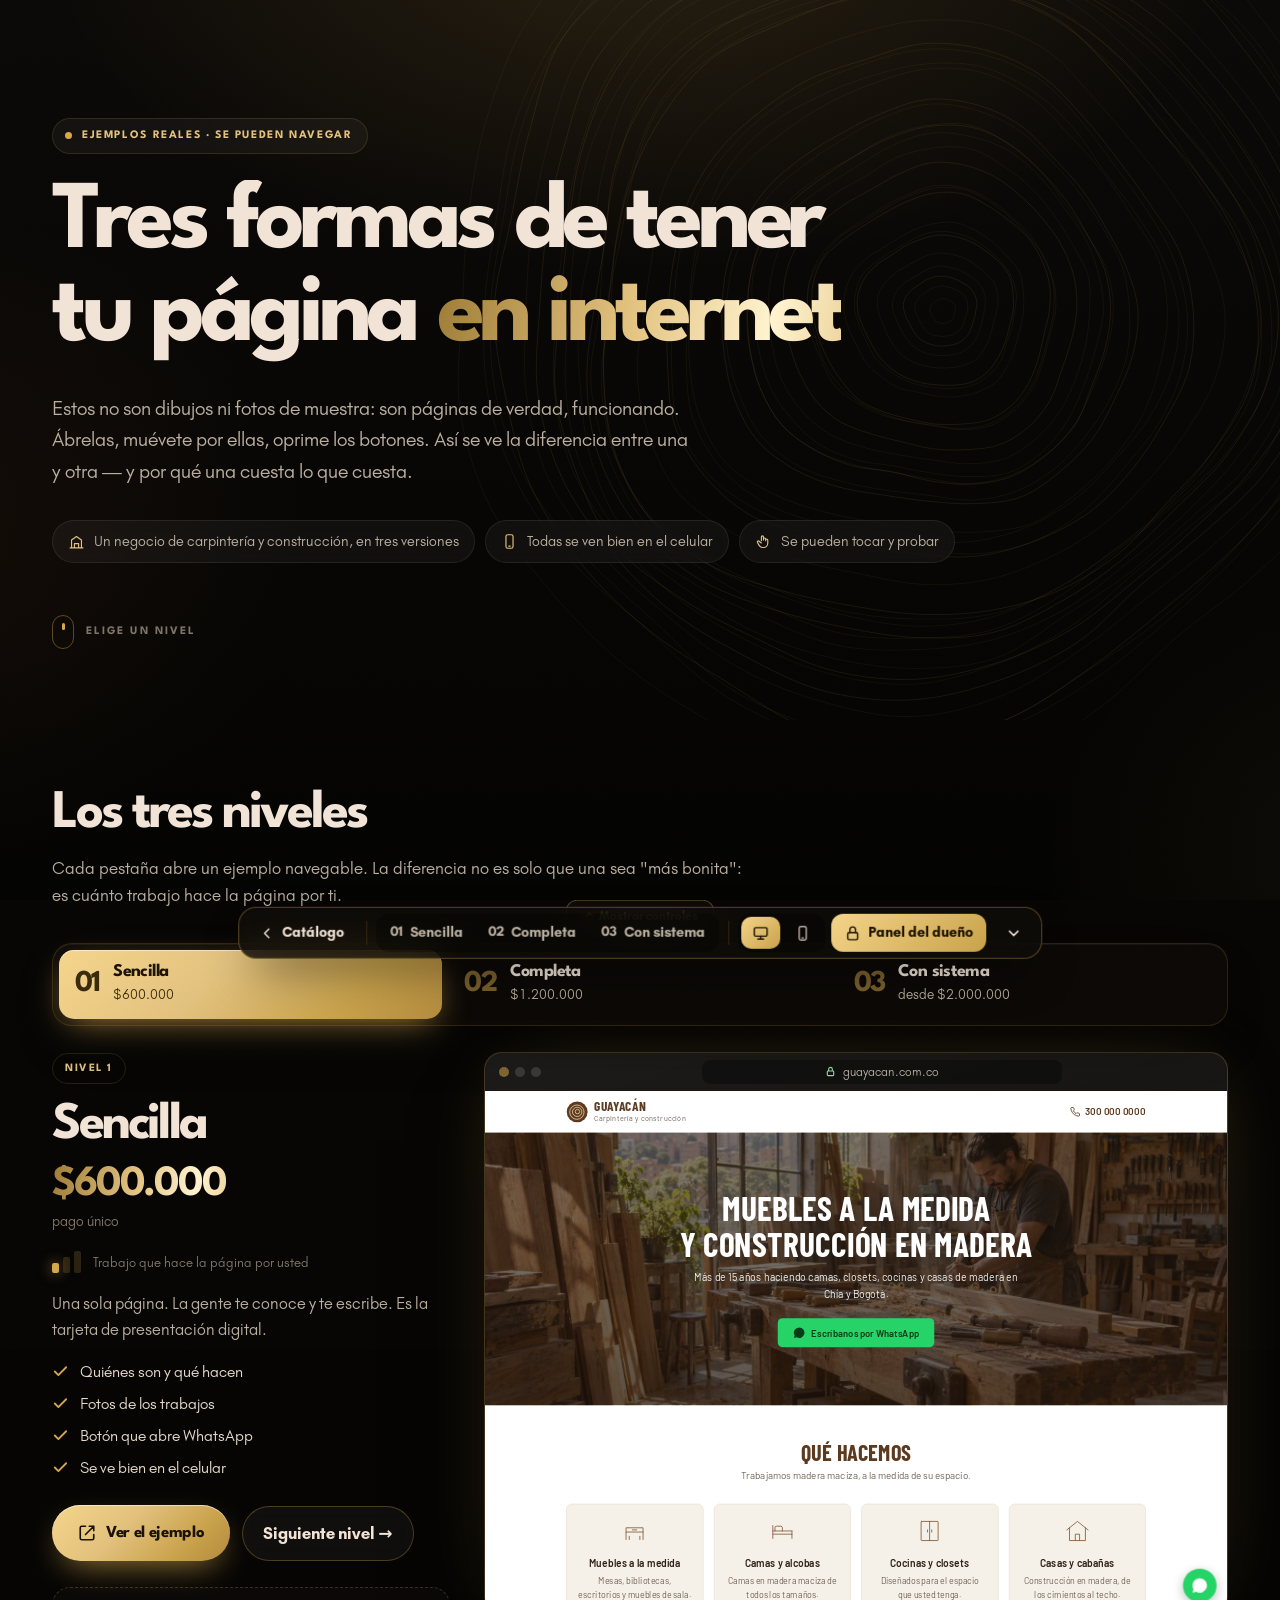
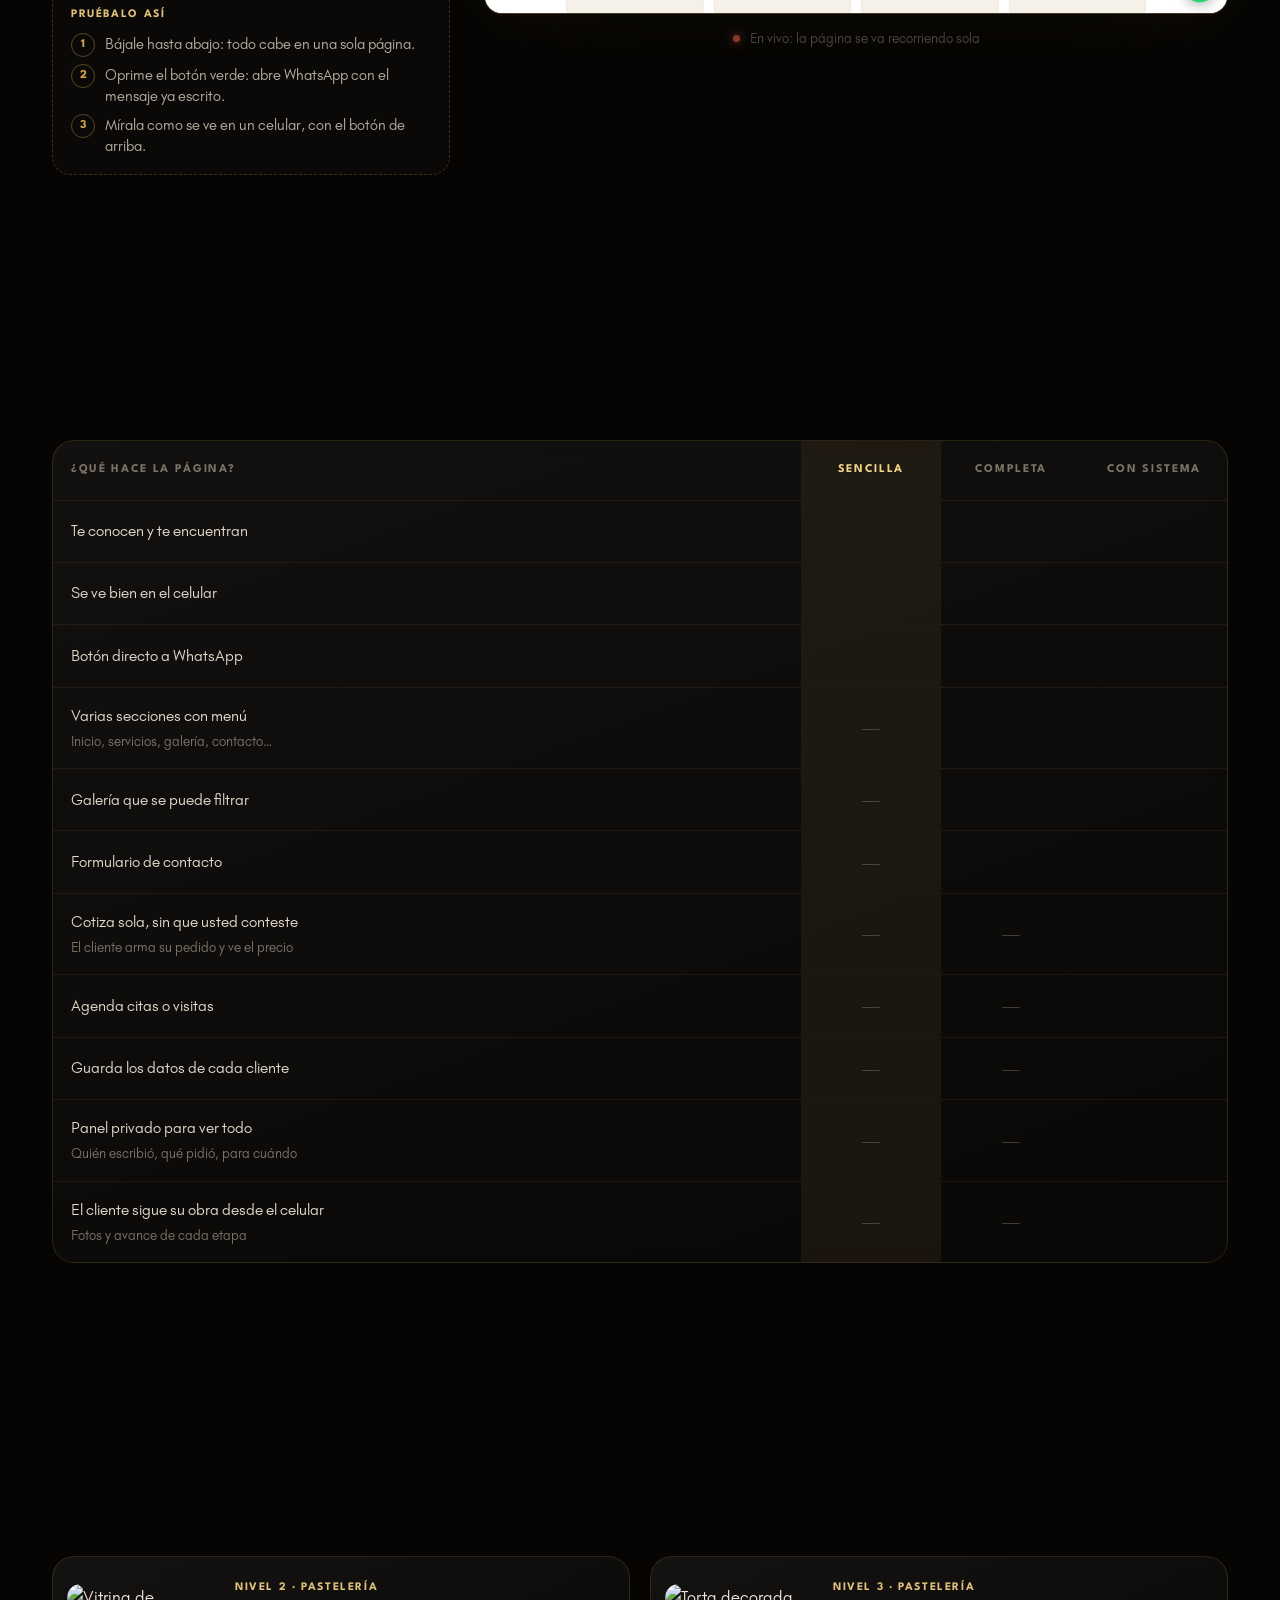
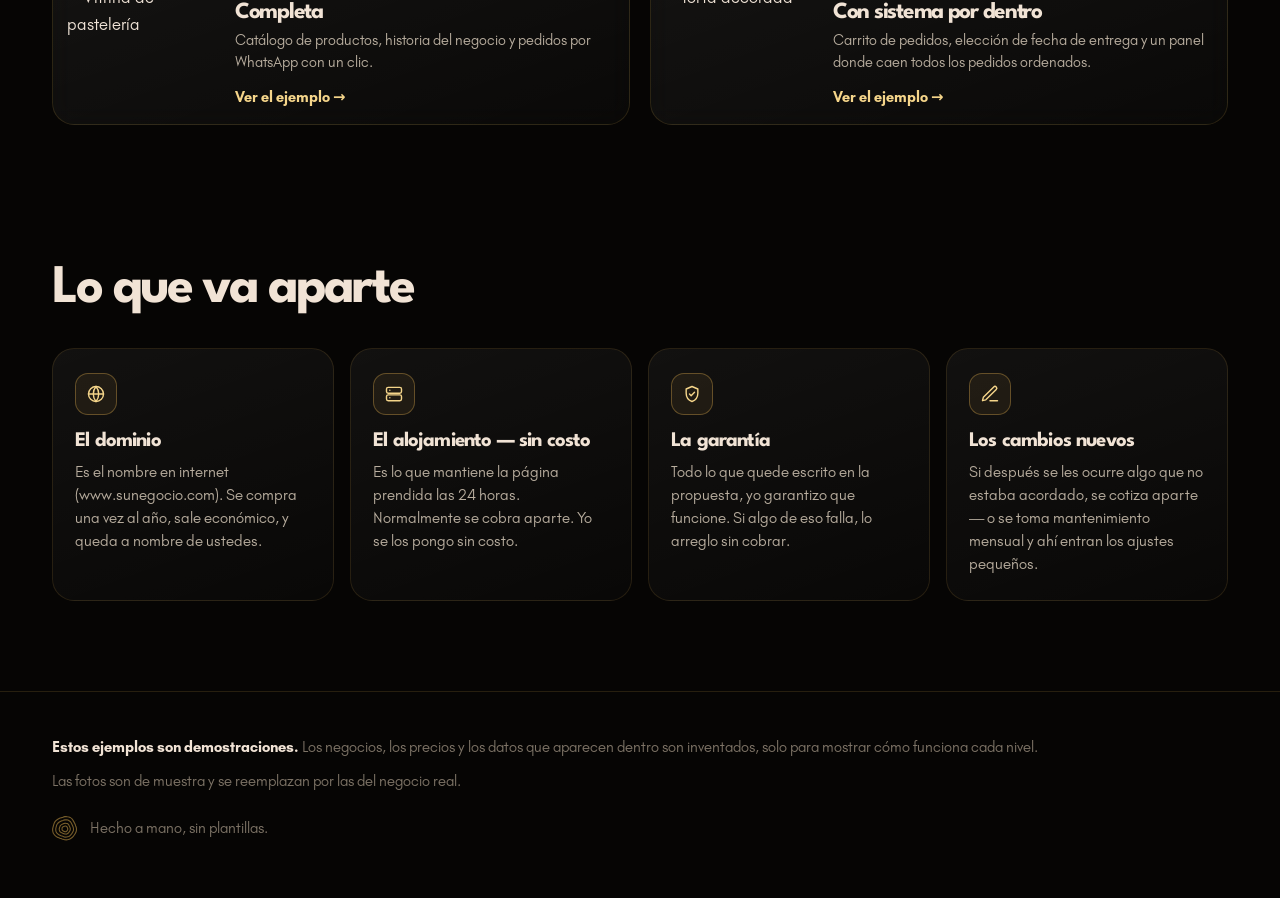
==== commit d1853c78: "La barrita del visor va abajo, para que no tape el menú de las páginas Co-Authored-By: Claude Opus 5" ====
--- a/index.html
+++ b/index.html
@@ -8,7 +8,7 @@
 <meta name="theme-color" content="#060504">
 <link rel="preload" href="assets/fuentes/league-spartan-700.woff2" as="font" type="font/woff2" crossorigin>
 <link rel="preload" href="assets/fuentes/glacial-indifference-400.woff2" as="font" type="font/woff2" crossorigin>
-<link rel="stylesheet" href="assets/catalogo.css?v=4">
+<link rel="stylesheet" href="assets/catalogo.css?v=5">
 <link rel="icon" href="data:image/svg+xml,%3Csvg xmlns='http://www.w3.org/2000/svg' viewBox='0 0 32 32'%3E%3Crect width='32' height='32' rx='8' fill='%23060504'/%3E%3Cg fill='none' stroke='%23d4a64a' stroke-width='1.6'%3E%3Ccircle cx='16' cy='16' r='4'/%3E%3Ccircle cx='16.5' cy='15.5' r='8'/%3E%3Ccircle cx='16' cy='16' r='12'/%3E%3C/g%3E%3C/svg%3E">
 </head>
 <body class="cargando">
@@ -196,9 +196,9 @@
     <button class="vb" data-equipo="cel" title="Verla en celular"><svg viewBox="0 0 24 24"><rect x="7" y="2.5" width="10" height="19" rx="2.5"/><path d="M11 18.5h2"/></svg></button>
   </div>
   <button class="vb panel" id="vb-panel" title="Ver el panel del dueño"><svg viewBox="0 0 24 24"><rect x="5" y="11" width="14" height="10" rx="2"/><path d="M8 11V7a4 4 0 0 1 8 0v4"/></svg><span class="txt">Panel del dueño</span><span class="globo" id="vb-globo">1</span></button>
-  <button class="vb" id="vb-ocultar" title="Ocultar esta barra"><svg viewBox="0 0 24 24"><path d="M6 15l6-6 6 6"/></svg></button>
+  <button class="vb" id="vb-ocultar" title="Ocultar esta barra"><svg viewBox="0 0 24 24"><path d="M6 9l6 6 6-6"/></svg></button>
 </nav>
-<button class="visor-asa" id="visor-asa"><svg viewBox="0 0 24 24"><path d="M6 9l6 6 6-6"/></svg> Mostrar controles</button>
+<button class="visor-asa" id="visor-asa"><svg viewBox="0 0 24 24"><path d="M6 15l6-6 6 6"/></svg> Mostrar controles</button>
 
 <div class="telon" id="telon" aria-hidden="true">
   <div class="telon-centro">
@@ -209,6 +209,6 @@
   </div>
 </div>
 
-<script src="assets/catalogo.js?v=4"></script>
+<script src="assets/catalogo.js?v=5"></script>
 </body>
 </html>
--- a/assets/catalogo.css
+++ b/assets/catalogo.css
@@ -284,13 +284,13 @@
 .marco-hueco.on { display: block; }
 
 .visor-barra {
-  position: fixed; z-index: 160; left: 50%; top: 12px; transform: translate(-50%, -140%);
+  position: fixed; z-index: 160; left: 50%; bottom: 14px; transform: translate(-50%, 140%);
   display: flex; align-items: center; gap: 6px; padding: 6px; border-radius: 18px;
   background: rgb(16 13 10 / .78); border: 1px solid var(--linea-fuerte); backdrop-filter: blur(18px) saturate(1.3);
   box-shadow: 0 20px 50px -18px #000; transition: transform .7s var(--rebote); max-width: calc(100vw - 20px);
 }
 .visor-barra.on { transform: translate(-50%, 0); }
-.visor-barra.escondida { transform: translate(-50%, calc(-100% - 12px)); }
+.visor-barra.escondida { transform: translate(-50%, calc(100% + 14px)); }
 .visor-barra .vb { display: inline-flex; align-items: center; gap: 7px; height: 38px; padding: 0 13px; border-radius: 12px; font-weight: 700; font-size: .9rem; color: var(--crema); white-space: nowrap; transition: background .25s, color .25s; }
 .visor-barra .vb:hover { background: rgb(255 255 255 / .07); }
 .visor-barra .vb svg { width: 17px; height: 17px; stroke: currentColor; fill: none; stroke-width: 2; stroke-linecap: round; stroke-linejoin: round; flex-shrink: 0; }
@@ -304,7 +304,7 @@
 .visor-barra .vb.panel .globo.on { transform: scale(1); }
 .visor-barra .vb.panel.pulso { animation: pulso-panel 1.2s 2; }
 @keyframes pulso-panel { 0%, 100% { box-shadow: 0 0 0 0 rgb(245 213 138 / .7); } 50% { box-shadow: 0 0 0 10px rgb(245 213 138 / 0); } }
-.visor-asa { position: fixed; z-index: 159; left: 50%; top: 0; transform: translate(-50%, -100%); padding: 4px 16px 6px; border-radius: 0 0 12px 12px; background: rgb(16 13 10 / .85); border: 1px solid var(--linea-fuerte); border-top: 0; color: var(--oro-hondo); font-size: .76rem; font-weight: 700; transition: transform .5s var(--rebote); }
+.visor-asa { position: fixed; z-index: 159; left: 50%; bottom: 0; transform: translate(-50%, 100%); padding: 6px 16px 5px; border-radius: 12px 12px 0 0; background: rgb(16 13 10 / .85); border: 1px solid var(--linea-fuerte); border-bottom: 0; color: var(--oro-hondo); font-size: .76rem; font-weight: 700; transition: transform .5s var(--rebote); }
 .visor-asa.on { transform: translate(-50%, 0); }
 .visor-asa svg { width: 14px; height: 14px; stroke: currentColor; fill: none; stroke-width: 2.4; vertical-align: -2px; }
 .solo-ancho { display: inline-flex; }
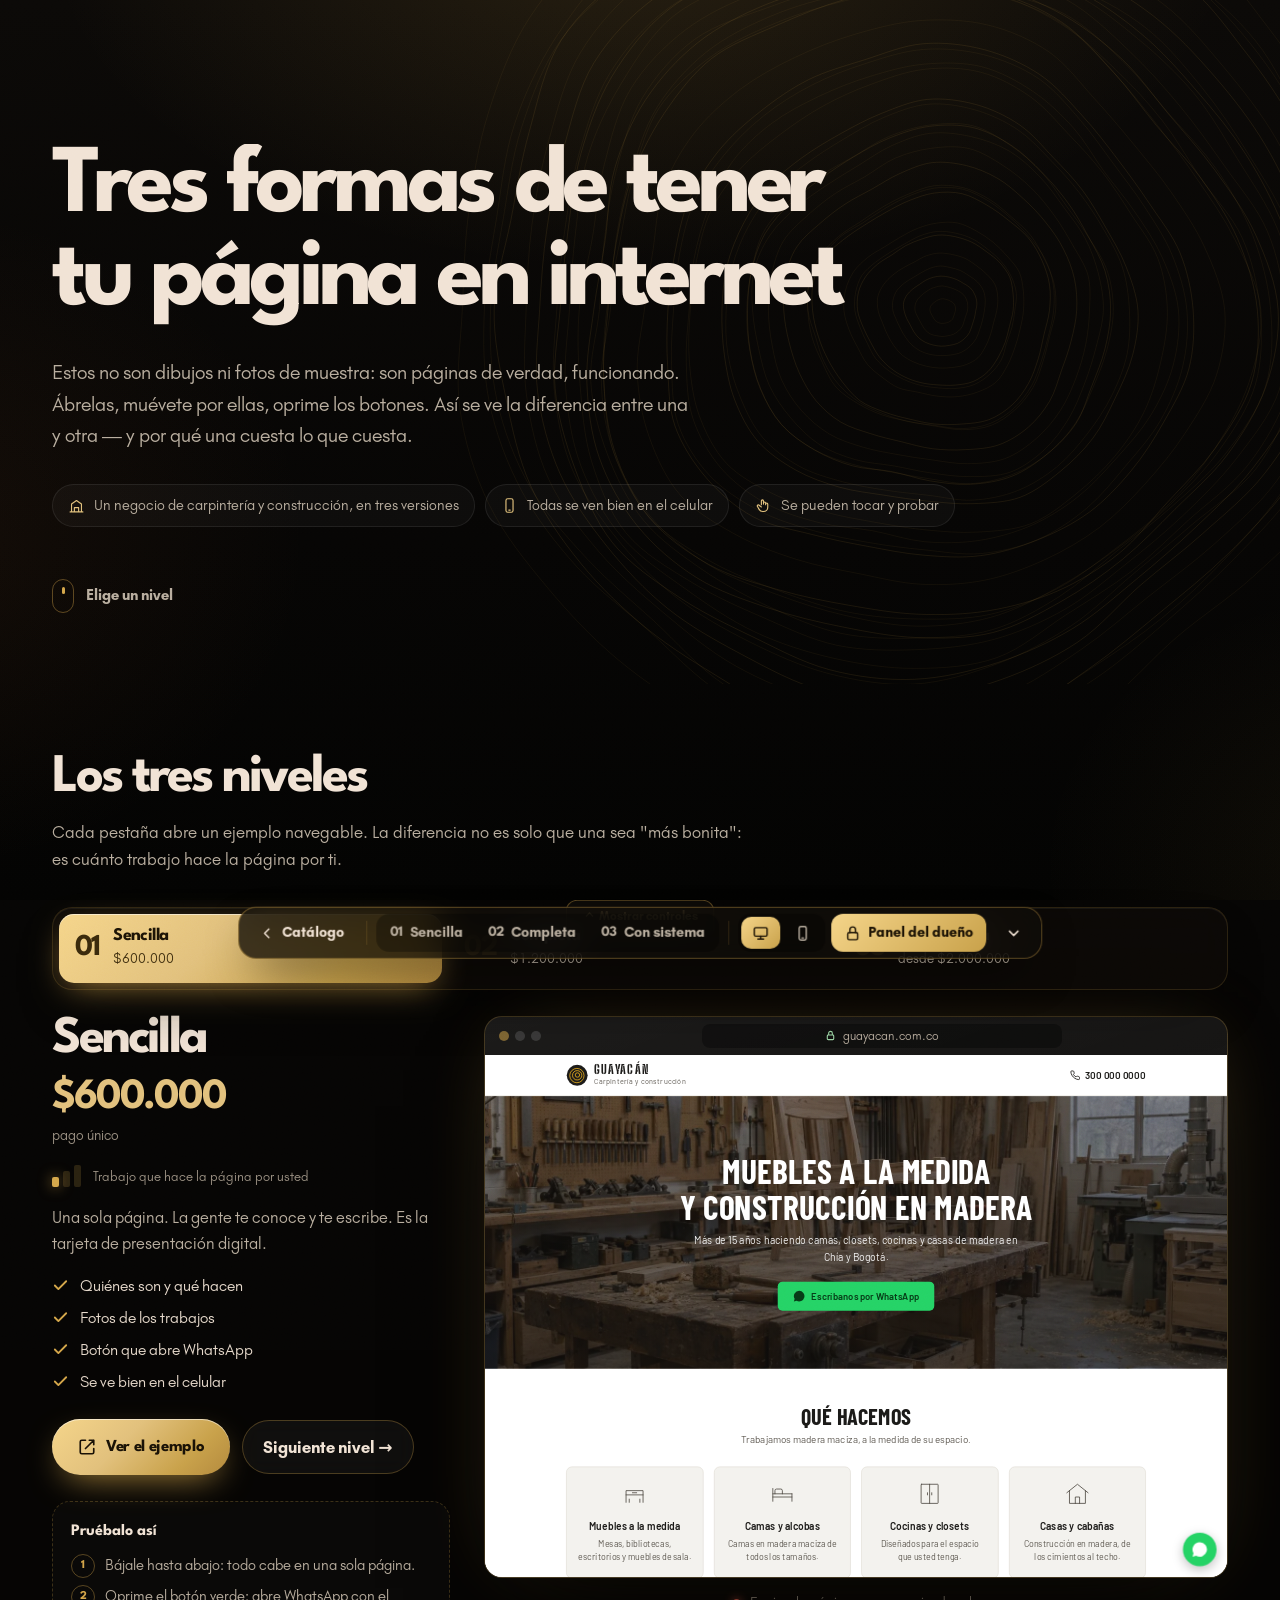
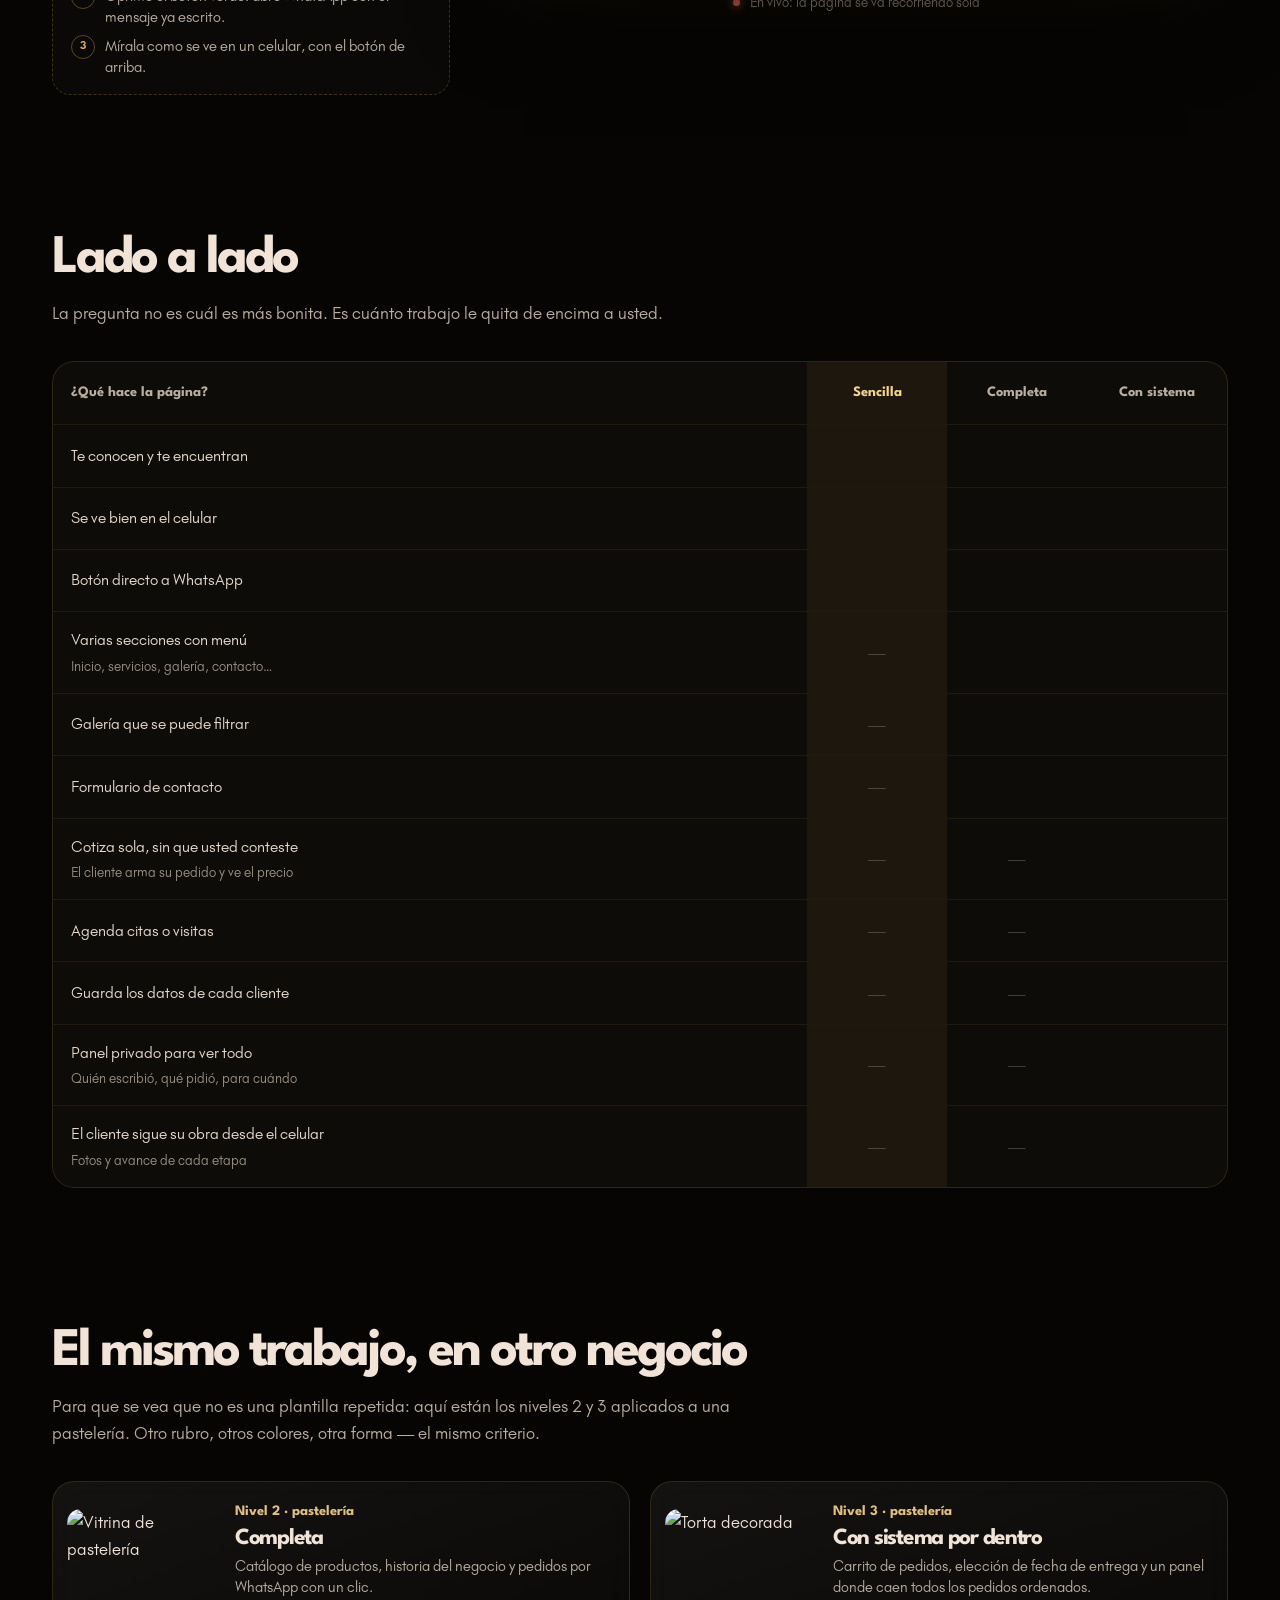
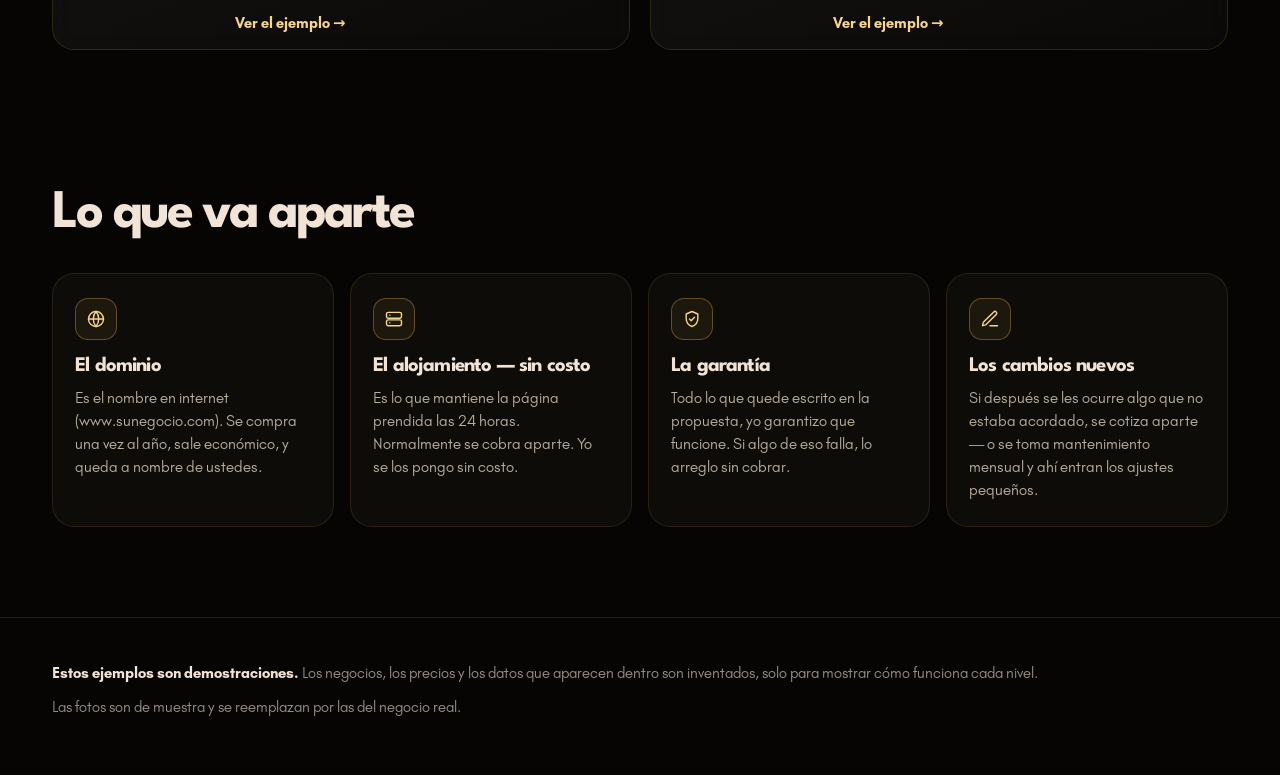
==== commit de17eaa3: "Ajuste fino de diseño: identidad propia de Guayacán y fuera las muletillas de IA - Letra de letrero " ====
--- a/index.html
+++ b/index.html
@@ -8,7 +8,7 @@
 <meta name="theme-color" content="#060504">
 <link rel="preload" href="assets/fuentes/league-spartan-700.woff2" as="font" type="font/woff2" crossorigin>
 <link rel="preload" href="assets/fuentes/glacial-indifference-400.woff2" as="font" type="font/woff2" crossorigin>
-<link rel="stylesheet" href="assets/catalogo.css?v=5">
+<link rel="stylesheet" href="assets/catalogo.css?v=6">
 <link rel="icon" href="data:image/svg+xml,%3Csvg xmlns='http://www.w3.org/2000/svg' viewBox='0 0 32 32'%3E%3Crect width='32' height='32' rx='8' fill='%23060504'/%3E%3Cg fill='none' stroke='%23d4a64a' stroke-width='1.6'%3E%3Ccircle cx='16' cy='16' r='4'/%3E%3Ccircle cx='16.5' cy='15.5' r='8'/%3E%3Ccircle cx='16' cy='16' r='12'/%3E%3C/g%3E%3C/svg%3E">
 </head>
 <body class="cargando">
@@ -28,8 +28,7 @@
 <header class="portada">
   <svg class="tronco" id="tronco" viewBox="-500 -500 1000 1000" aria-hidden="true"></svg>
   <div class="envoltura">
-    <span class="pildora revela"><i></i> Ejemplos reales · se pueden navegar</span>
-    <h1><span class="linea"><span>Tres formas de tener</span></span><span class="linea"><span>tu página <span class="texto-oro">en internet</span></span></span></h1>
+    <h1><span class="linea"><span>Tres formas de tener</span></span><span class="linea"><span>tu página en internet</span></span></h1>
     <p class="entrada revela">Estos no son dibujos ni fotos de muestra: son páginas de verdad, funcionando.
        Ábrelas, muévete por ellas, oprime los botones. Así se ve la diferencia entre una y otra —
        y por qué una cuesta lo que cuesta.</p>
@@ -44,7 +43,7 @@
 
 <section id="niveles">
   <div class="envoltura">
-    <div class="cabeza-sec revela">
+    <div class="cabeza-sec">
       <h2>Los tres niveles</h2>
       <p>Cada pestaña abre un ejemplo navegable. La diferencia no es solo que una sea "más bonita":
          es cuánto trabajo hace la página por ti.</p>
@@ -89,7 +88,7 @@
 
 <section id="lado-a-lado">
   <div class="envoltura">
-    <div class="cabeza-sec revela">
+    <div class="cabeza-sec">
       <h2>Lado a lado</h2>
       <p>La pregunta no es cuál es más bonita. Es cuánto trabajo le quita de encima a usted.</p>
     </div>
@@ -111,13 +110,13 @@
 
 <section id="otro-negocio">
   <div class="envoltura">
-    <div class="cabeza-sec revela">
+    <div class="cabeza-sec">
       <h2>El mismo trabajo, en otro negocio</h2>
       <p>Para que se vea que no es una plantilla repetida: aquí están los niveles 2 y 3 aplicados
          a una pastelería. Otro rubro, otros colores, otra forma — el mismo criterio.</p>
     </div>
     <div class="otros">
-      <a class="tarjeta revela" href="demos/pasteleria-completa.html" data-abrir="demos/pasteleria-completa.html" data-num="02" data-titulo="Completa · pastelería" data-precio="$1.200.000" data-dominio="dulceazahar.com.co">
+      <a class="tarjeta" href="demos/pasteleria-completa.html" data-abrir="demos/pasteleria-completa.html" data-num="02" data-titulo="Completa · pastelería" data-precio="$1.200.000" data-dominio="dulceazahar.com.co">
         <img src="https://images.unsplash.com/photo-1486427944299-d1955d23e34d?w=400&q=70&auto=format" alt="Vitrina de pastelería" loading="lazy">
         <span>
           <span class="etiqueta">Nivel 2 · pastelería</span>
@@ -126,7 +125,7 @@
           <span class="ir">Ver el ejemplo →</span>
         </span>
       </a>
-      <a class="tarjeta revela" href="demos/pasteleria-premium.html" data-abrir="demos/pasteleria-premium.html" data-num="03" data-titulo="Con sistema · pastelería" data-precio="desde $2.000.000" data-dominio="dulceazahar.com.co" data-panel="1">
+      <a class="tarjeta" href="demos/pasteleria-premium.html" data-abrir="demos/pasteleria-premium.html" data-num="03" data-titulo="Con sistema · pastelería" data-precio="desde $2.000.000" data-dominio="dulceazahar.com.co" data-panel="1">
         <img src="https://images.unsplash.com/photo-1578985545062-69928b1d9587?w=400&q=70&auto=format" alt="Torta decorada" loading="lazy">
         <span>
           <span class="etiqueta">Nivel 3 · pastelería</span>
@@ -141,27 +140,27 @@
 
 <section id="aparte">
   <div class="envoltura">
-    <div class="cabeza-sec revela"><h2>Lo que va aparte</h2></div>
+    <div class="cabeza-sec"><h2>Lo que va aparte</h2></div>
     <div class="notas">
-      <div class="nota revela">
+      <div class="nota">
         <div class="icono"><svg viewBox="0 0 24 24"><circle cx="12" cy="12" r="9"/><path d="M3 12h18M12 3a14 14 0 0 1 0 18M12 3a14 14 0 0 0 0 18"/></svg></div>
         <h4>El dominio</h4>
         <p>Es el nombre en internet (www.sunegocio.com). Se compra una vez al año, sale económico,
            y queda a nombre de ustedes.</p>
       </div>
-      <div class="nota revela">
+      <div class="nota">
         <div class="icono"><svg viewBox="0 0 24 24"><rect x="3" y="4" width="18" height="7" rx="2"/><rect x="3" y="13" width="18" height="7" rx="2"/><path d="M7 7.5h.01M7 16.5h.01"/></svg></div>
         <h4>El alojamiento — sin costo</h4>
         <p>Es lo que mantiene la página prendida las 24 horas. Normalmente se cobra aparte.
            Yo se los pongo sin costo.</p>
       </div>
-      <div class="nota revela">
+      <div class="nota">
         <div class="icono"><svg viewBox="0 0 24 24"><path d="M12 3 5 6v5c0 4.5 3 8.5 7 10 4-1.5 7-5.5 7-10V6z"/><path d="m9 12 2 2 4-4"/></svg></div>
         <h4>La garantía</h4>
         <p>Todo lo que quede escrito en la propuesta, yo garantizo que funcione. Si algo de eso falla,
            lo arreglo sin cobrar.</p>
       </div>
-      <div class="nota revela">
+      <div class="nota">
         <div class="icono"><svg viewBox="0 0 24 24"><path d="M12 20h9"/><path d="M16.5 3.5a2.1 2.1 0 0 1 3 3L7 19l-4 1 1-4z"/></svg></div>
         <h4>Los cambios nuevos</h4>
         <p>Si después se les ocurre algo que no estaba acordado, se cotiza aparte — o se toma
@@ -176,7 +175,6 @@
     <p><strong>Estos ejemplos son demostraciones.</strong> Los negocios, los precios y los datos que aparecen
        dentro son inventados, solo para mostrar cómo funciona cada nivel.</p>
     <p style="margin-top:10px">Las fotos son de muestra y se reemplazan por las del negocio real.</p>
-    <div class="firma"><svg viewBox="-14 -14 28 28" id="firma-anillos" aria-hidden="true"></svg><span>Hecho a mano, sin plantillas.</span></div>
   </div>
 </footer>
 
@@ -202,13 +200,13 @@
 
 <div class="telon" id="telon" aria-hidden="true">
   <div class="telon-centro">
-    <div class="telon-num texto-oro" id="telon-num">02</div>
+    <div class="telon-num" id="telon-num">02</div>
     <div class="telon-nom" id="telon-nom">Completa</div>
     <div class="telon-pre" id="telon-pre">$1.200.000</div>
     <div class="telon-raya"></div>
   </div>
 </div>
 
-<script src="assets/catalogo.js?v=5"></script>
+<script src="assets/catalogo.js?v=6"></script>
 </body>
 </html>
--- a/assets/catalogo.css
+++ b/assets/catalogo.css
@@ -21,7 +21,7 @@
   --oro-hondo: #e2c17d;
   --crema: #f1e3d5;
   --piedra: #b9ae9f;
-  --niebla: #7d7366;
+  --niebla: #988e80;
   --linea: rgb(212 166 74 / .16);
   --linea-fuerte: rgb(212 166 74 / .38);
   --ok: #9fd8a7;
@@ -411,3 +411,26 @@
 @media (prefers-reduced-motion: reduce) {
   *, *::before, *::after { animation-duration: .01ms !important; animation-iteration-count: 1 !important; transition-duration: .01ms !important; scroll-behavior: auto !important; }
 }
+
+
+/* ═══════════ Ajuste fino del 4 oct 2026 (revisión con la skill de diseño) ═══════════
+   La marca (League Spartan, Glacial y el oro de GEMB) se queda; se van las muletillas. */
+.texto-oro { background: none; -webkit-background-clip: border-box; background-clip: border-box; color: var(--oro-hondo); animation: none; }
+.precio .texto-oro { color: var(--oro-hondo); }
+.telon-num { color: var(--oro-hondo); }
+/* Nada de mayúsculas espaciadas de adorno */
+.etiqueta, .carga-cuenta, .bajar, thead th { text-transform: none; letter-spacing: 0; }
+.etiqueta { font-size: .9rem; }
+.carga-cuenta { font-size: .85rem; }
+.bajar { font-size: .95rem; font-family: var(--texto); font-weight: 700; color: var(--piedra); }
+thead th { font-size: .9rem; color: var(--piedra); }
+.prueba .etiqueta { font-size: 1rem; color: var(--crema); }
+.pedida { font-weight: 700; color: var(--oro-hondo); margin: -6px 0 12px; }
+.nivel-texto h3 { margin-top: 0; }
+/* Vidrio solo en lo que se toca (regla de Valeria): lo demás, superficies planas */
+.chip { background: rgb(255 255 255 / .03); backdrop-filter: none; }
+.tabla-zona, .nota { background: #0e0c09; backdrop-filter: none; }
+/* Sin rebotes elásticos */
+.pestanas-indicador { transition: transform .55s var(--suave), width .55s var(--suave); }
+.visor-barra { transition: transform .6s var(--suave); }
+.marco-entrar .boton-oro { transition: transform .4s var(--suave), box-shadow .25s, filter .25s; }
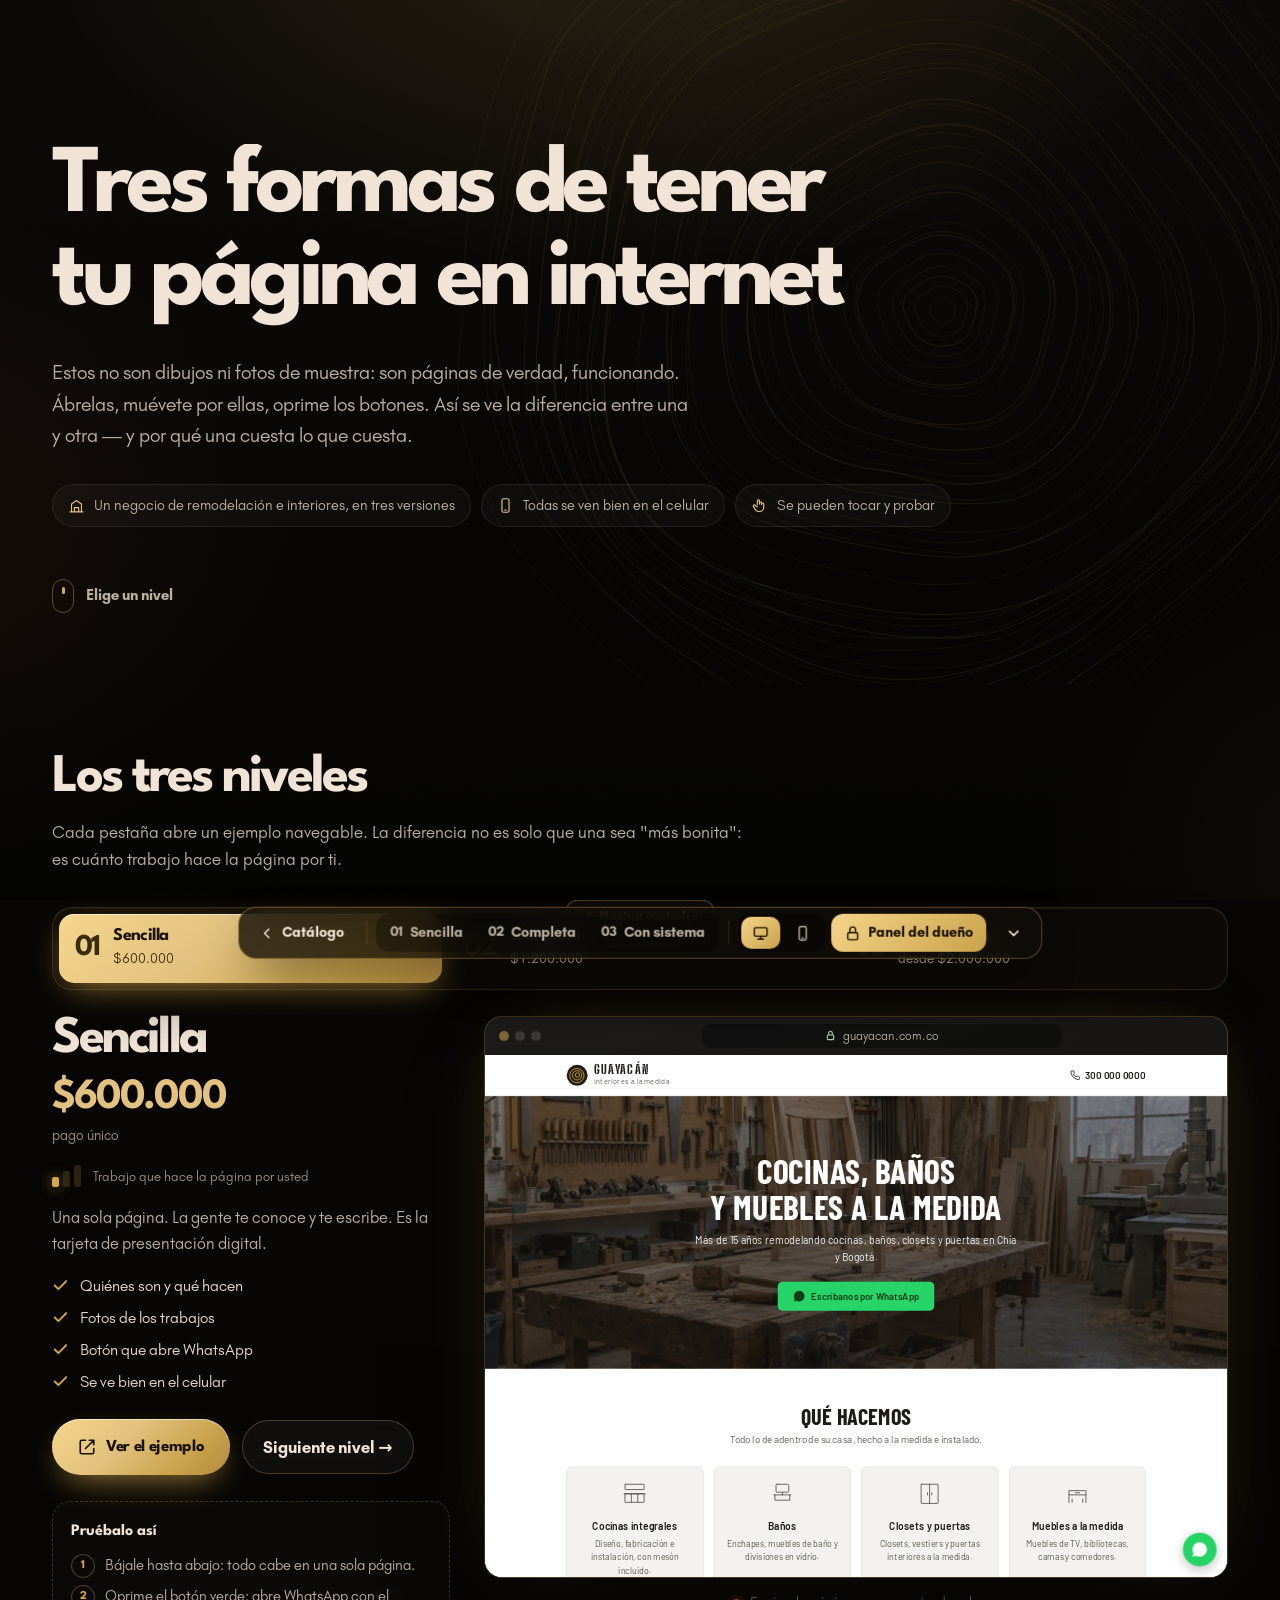
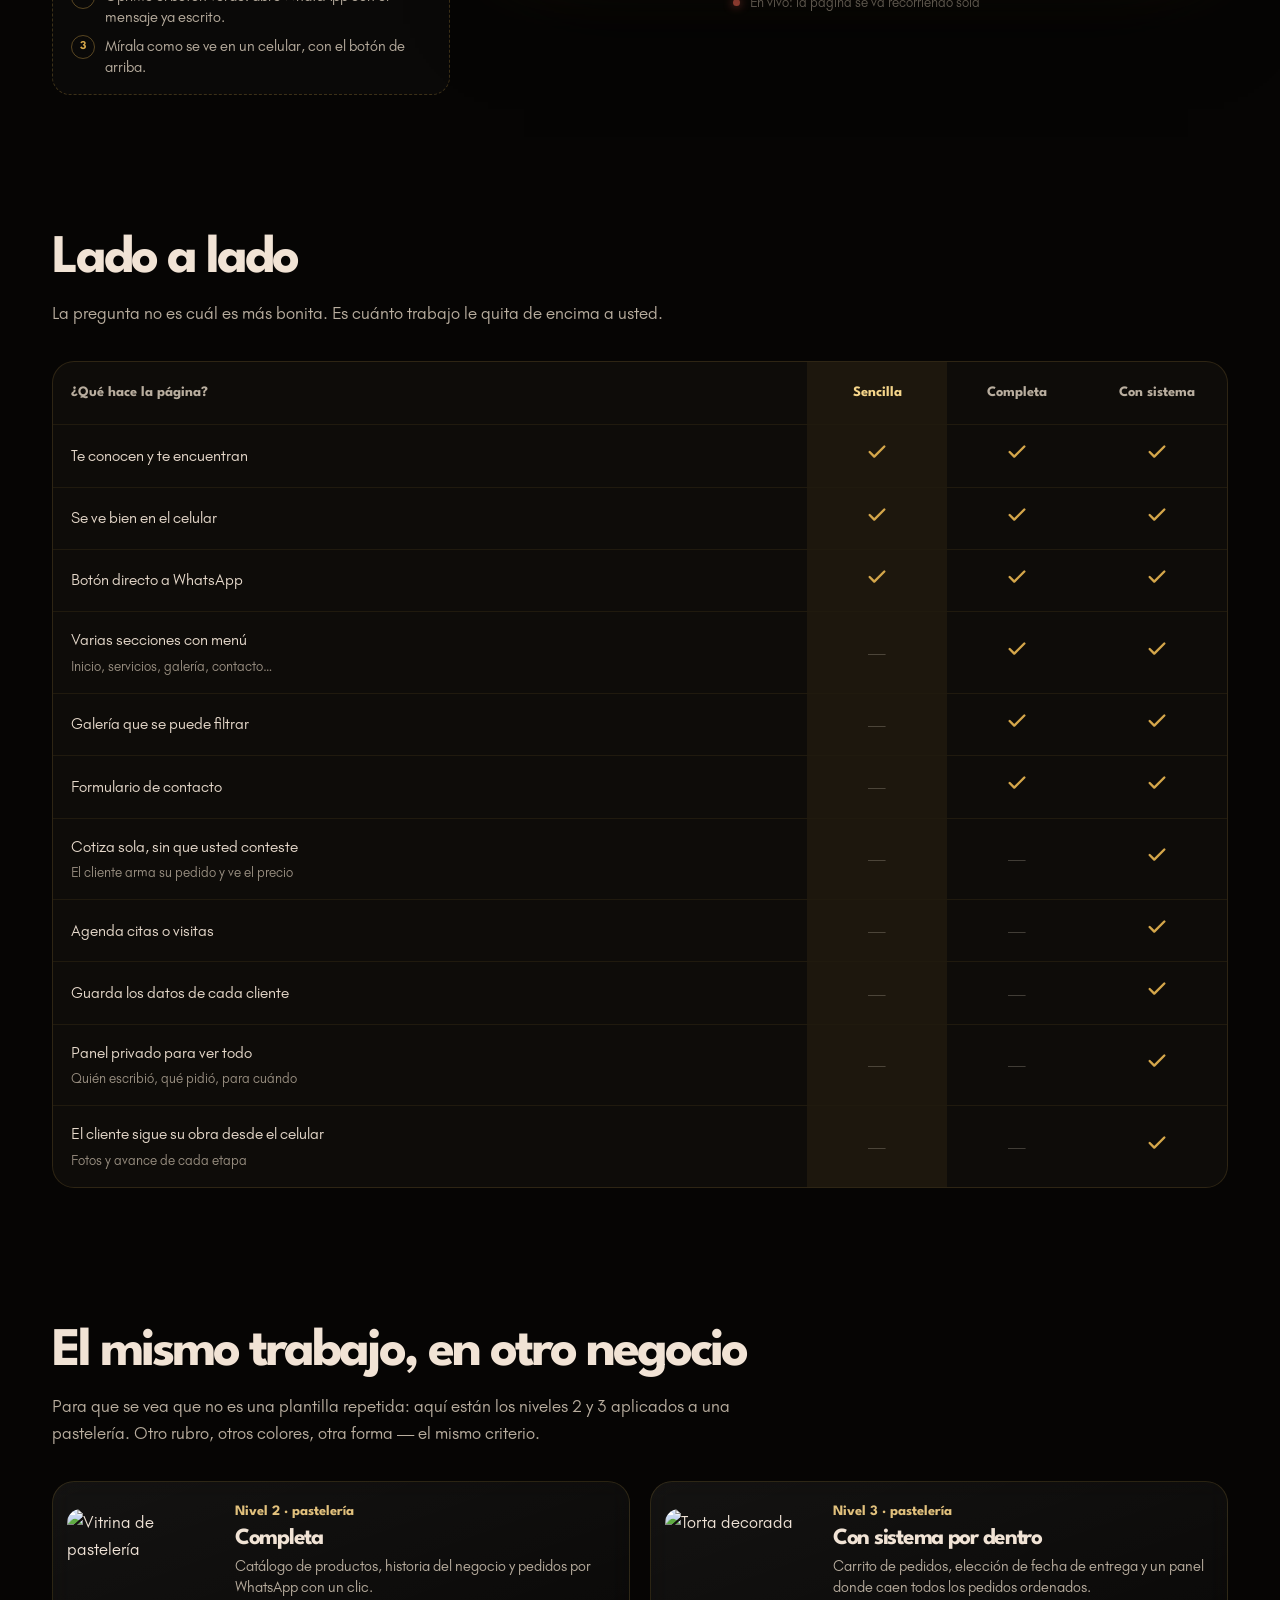
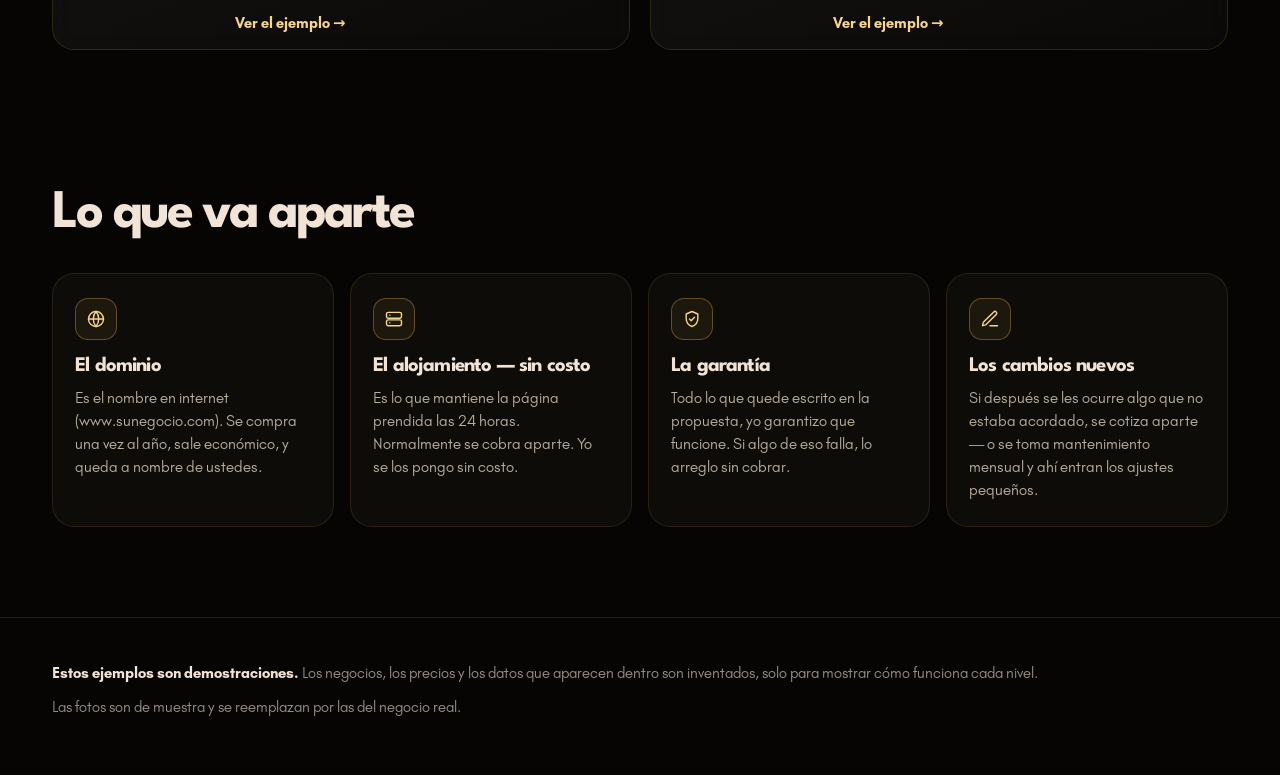
==== commit 51af57a1: "Guayacán pasa a interiores: cocinas, baños, closets, puertas y muebles El negocio no construye casas" ====
--- a/index.html
+++ b/index.html
@@ -33,7 +33,7 @@
        Ábrelas, muévete por ellas, oprime los botones. Así se ve la diferencia entre una y otra —
        y por qué una cuesta lo que cuesta.</p>
     <div class="chips revela">
-      <span class="chip"><svg viewBox="0 0 24 24"><path d="M3 21h18M5 21V10l7-5 7 5v11M9 21v-6h6v6"/></svg> Un negocio de carpintería y construcción, en tres versiones</span>
+      <span class="chip"><svg viewBox="0 0 24 24"><path d="M3 21h18M5 21V10l7-5 7 5v11M9 21v-6h6v6"/></svg> Un negocio de remodelación e interiores, en tres versiones</span>
       <span class="chip"><svg viewBox="0 0 24 24"><rect x="7" y="2.5" width="10" height="19" rx="2.5"/><path d="M11 18.5h2"/></svg> Todas se ven bien en el celular</span>
       <span class="chip"><svg viewBox="0 0 24 24"><path d="M9 11V5.5a1.5 1.5 0 0 1 3 0V10m0-1.5a1.5 1.5 0 0 1 3 0V11m0-1a1.5 1.5 0 0 1 3 0v4.5a6 6 0 0 1-6 6h-1a6 6 0 0 1-5.2-3l-2.3-4a1.5 1.5 0 0 1 2.6-1.5L9 14"/></svg> Se pueden tocar y probar</span>
     </div>
@@ -207,6 +207,6 @@
   </div>
 </div>
 
-<script src="assets/catalogo.js?v=6"></script>
+<script src="assets/catalogo.js?v=7"></script>
 </body>
 </html>
